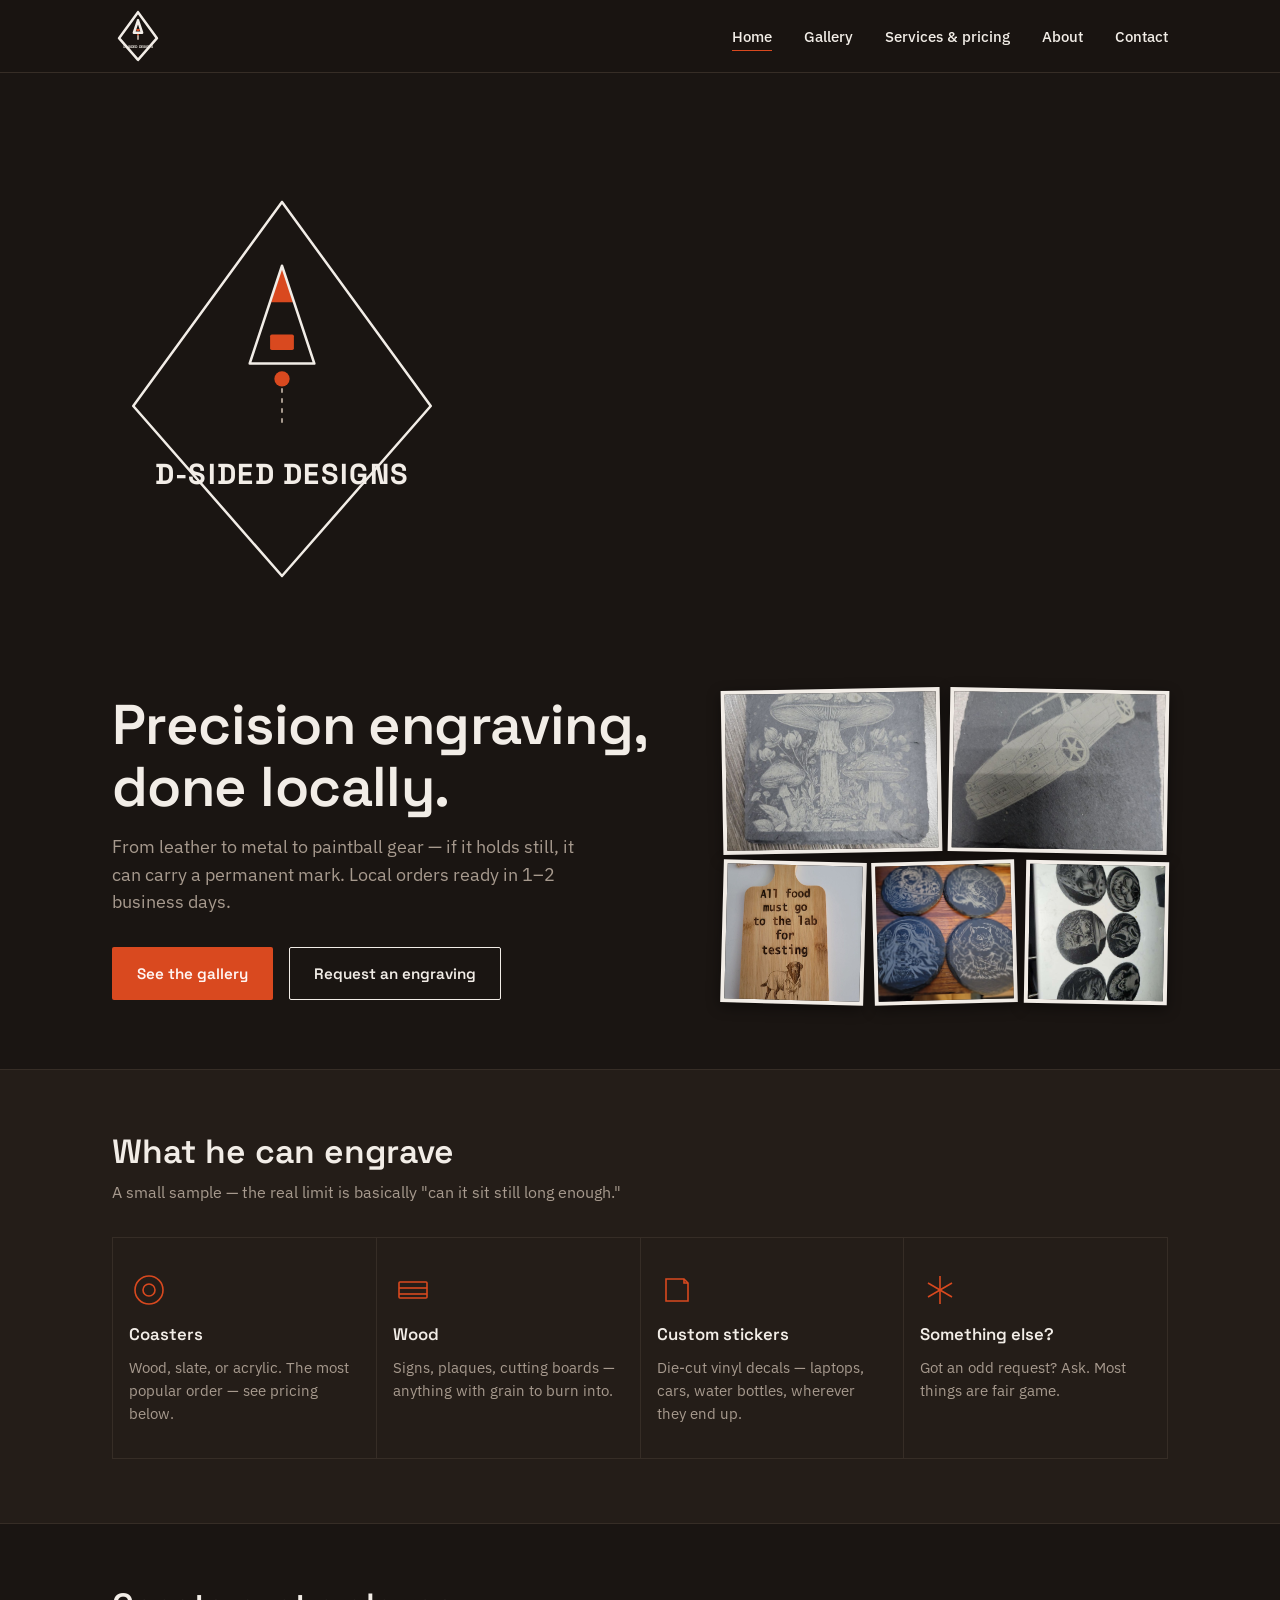
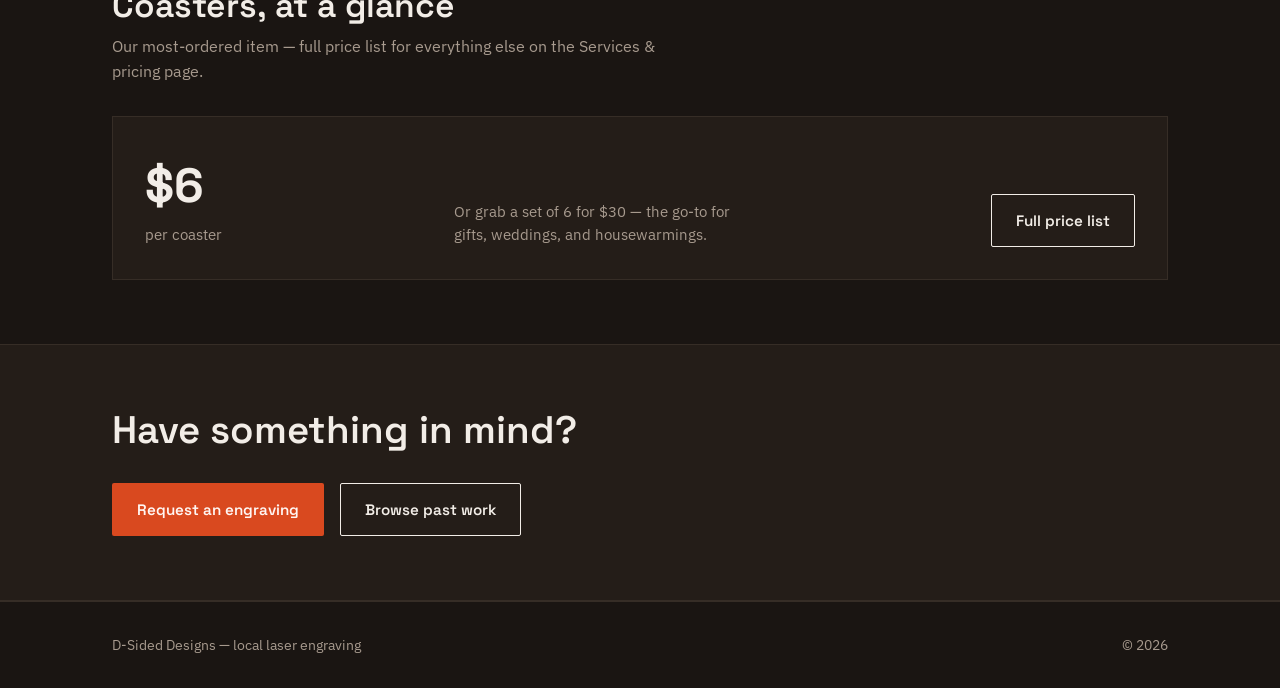
==== index.html @ 7b8ab657 "Add files via upload Change the logo to more resemble logo" ====
<!DOCTYPE html>
<html lang="en">
<head>
<meta charset="UTF-8">
<meta name="viewport" content="width=device-width, initial-scale=1.0">
<title>D-Sided Designs — Local laser engraving</title>
<meta name="description" content="Custom laser engraving on coasters, wood, and gear. Done locally, fast.">
<link rel="preconnect" href="https://fonts.googleapis.com">
<link rel="preconnect" href="https://fonts.gstatic.com" crossorigin>
<link href="https://fonts.googleapis.com/css2?family=IBM+Plex+Sans:wght@400;500;600&family=Space+Grotesk:wght@500;600;700&display=swap" rel="stylesheet">
<link rel="stylesheet" href="styles.css">
</head>
<body>

<header class="site-header">
  <div class="wrap">
    <a href="index.html" class="nav-logo-link" aria-label="D-Sided Designs, home">
      <svg class="logo-svg-mark nav-logo" viewBox="0 0 400 480" xmlns="http://www.w3.org/2000/svg" role="img" aria-hidden="true">
        <path class="logo-svg-draw logo-diamond" pathLength="1" d="M200,20 L375,260 L200,460 L25,260 Z"/>
        <g class="logo-reveal-group">
          <path class="logo-svg-fill-accent" d="M200,95 L213,138 L187,138 Z"/>
          <rect class="logo-svg-fill-accent" x="186" y="176" width="28" height="18" rx="2"/>
          <circle class="logo-svg-dot" cx="200" cy="228" r="9"/>
          <line class="logo-svg-stem" x1="200" y1="240" x2="200" y2="285"/>
          <text class="logo-svg-text" x="200" y="352" text-anchor="middle">D-SIDED DESIGNS</text>
        </g>
        <path class="logo-svg-draw logo-emblem" pathLength="1" d="M200,95 L238,210 L162,210 Z"/>
      </svg>
    </a>
    <button class="nav-toggle" id="navToggle" aria-label="Open menu" aria-expanded="false" aria-controls="navLinks">
      <span></span><span></span><span></span>
    </button>
    <ul class="nav-links" id="navLinks">
      <li><a href="index.html" aria-current="page">Home</a></li>
      <li><a href="gallery.html">Gallery</a></li>
      <li><a href="services.html">Services &amp; pricing</a></li>
      <li><a href="about.html">About</a></li>
      <li><a href="contact.html">Contact</a></li>
    </ul>
  </div>
</header>

<main>

  <section class="hero">
    <div class="wrap">
      <svg class="logo-svg-mark hero-logo" viewBox="0 0 400 480" xmlns="http://www.w3.org/2000/svg" role="img" aria-hidden="true">
        <path class="logo-svg-draw logo-diamond" pathLength="1" d="M200,20 L375,260 L200,460 L25,260 Z"/>
        <g class="logo-reveal-group">
          <path class="logo-svg-fill-accent" d="M200,95 L213,138 L187,138 Z"/>
          <rect class="logo-svg-fill-accent" x="186" y="176" width="28" height="18" rx="2"/>
          <circle class="logo-svg-dot" cx="200" cy="228" r="9"/>
          <line class="logo-svg-stem" x1="200" y1="240" x2="200" y2="285"/>
          <text class="logo-svg-text" x="200" y="352" text-anchor="middle">D-SIDED DESIGNS</text>
        </g>
        <path class="logo-svg-draw logo-emblem" pathLength="1" d="M200,95 L238,210 L162,210 Z"/>
      </svg>
      <div>
        <h1>Precision engraving, done locally.</h1>
        <p class="lede">From leather to metal to paintball gear — if it holds still, it can carry a permanent mark. Local orders ready in 1–2 business days.</p>
        <div class="actions">
          <a href="gallery.html" class="btn btn-primary">See the gallery</a>
          <a href="contact.html" class="btn btn-secondary">Request an engraving</a>
        </div>
      </div>
      <div class="hero-collage">
        <img class="collage-1" src="coasters-slate-mushroom.jpg" alt="Slate coaster engraved with a detailed mushroom and botanical illustration">
        <img class="collage-2" src="coasters-slate-car.jpg" alt="Slate coaster engraved with a classic sports car">
        <img class="collage-3" src="sign-wood-dog.jpg" alt="Wood sign engraved with a dog in a lab coat and a joke about food safety testing">
        <img class="collage-4" src="coasters-slate-anime.jpg" alt="Four round slate coasters engraved with anime character illustrations">
        <img class="collage-5" src="coasters-slate.jpg" alt="Round slate coasters with detailed portrait engravings">
      </div>
    </div>
  </section>

  <section class="section section-alt">
    <div class="wrap">
      <div class="section-head">
        <h2>What he can engrave</h2>
        <p>A small sample — the real limit is basically "can it sit still long enough."</p>
      </div>
      <div class="materials-grid">
        <a href="gallery.html" class="material-card">
          <svg viewBox="0 0 40 40"><circle cx="20" cy="20" r="14"/><circle cx="20" cy="20" r="6"/></svg>
          <h3>Coasters</h3>
          <p>Wood, slate, or acrylic. The most popular order — see pricing below.</p>
        </a>
        <a href="gallery.html" class="material-card">
          <svg viewBox="0 0 40 40"><rect x="6" y="12" width="28" height="16" rx="1"/><line x1="6" y1="18" x2="34" y2="18"/><line x1="6" y1="24" x2="34" y2="24"/></svg>
          <h3>Wood</h3>
          <p>Signs, plaques, cutting boards — anything with grain to burn into.</p>
        </a>
        <a href="gallery.html" class="material-card">
          <svg viewBox="0 0 40 40"><path d="M9 9h18l4 4v18H9V9z"/><path d="M27 9v4h4"/></svg>
          <h3>Custom stickers</h3>
          <p>Die-cut vinyl decals — laptops, cars, water bottles, wherever they end up.</p>
        </a>
        <a href="gallery.html" class="material-card">
          <svg viewBox="0 0 40 40"><line x1="20" y1="6" x2="20" y2="34"/><line x1="8" y1="13" x2="32" y2="27"/><line x1="8" y1="27" x2="32" y2="13"/></svg>
          <h3>Something else?</h3>
          <p>Got an odd request? Ask. Most things are fair game.</p>
        </a>
      </div>
    </div>
  </section>

  <section class="section">
    <div class="wrap">
      <div class="section-head">
        <h2>Coasters, at a glance</h2>
        <p>Our most-ordered item — full price list for everything else on the Services &amp; pricing page.</p>
      </div>
      <div class="pricing-teaser">
        <div class="price-figure">
          <div class="amount">$6</div>
          <div class="unit">per coaster</div>
        </div>
        <p class="price-note">Or grab a set of 6 for $30 — the go-to for gifts, weddings, and housewarmings.</p>
        <a href="services.html" class="btn btn-secondary">Full price list</a>
      </div>
    </div>
  </section>

  <section class="cta-band section-alt">
    <div class="wrap">
      <h2>Have something in mind?</h2>
      <div class="actions">
        <a href="contact.html" class="btn btn-primary">Request an engraving</a>
        <a href="gallery.html" class="btn btn-secondary">Browse past work</a>
      </div>
    </div>
  </section>

</main>

<footer class="site-footer">
  <div class="wrap">
    <span>D-Sided Designs — local laser engraving</span>
    <span>&copy; 2026</span>
  </div>
</footer>

<script src="script.js"></script>
</body>
</html>
---- styles.css ----
/* ==========================================================================
   Larry's Lasers — Design tokens
   ========================================================================== */

:root {
  /* Color: dark "charred" surface, warm light ink, one ember accent */
  --color-surface: #1A1512;
  --color-surface-alt: #241D18;
  --color-ink: #F2EDE7;
  --color-ink-muted: #A79A8E;
  --color-accent: #D9491F;
  --color-accent-ink: #FFF6F3;
  --color-line: #362D26;

  --font-display: 'Space Grotesk', 'Segoe UI', sans-serif;
  --font-body: 'IBM Plex Sans', 'Segoe UI', sans-serif;

  --max-width: 1120px;
  --space-xs: 0.5rem;
  --space-sm: 1rem;
  --space-md: 2rem;
  --space-lg: 4rem;
  --space-xl: 7rem;
}

/* ==========================================================================
   Reset & base
   ========================================================================== */

*, *::before, *::after { box-sizing: border-box; }

html { scroll-behavior: smooth; }

body {
  margin: 0;
  background: var(--color-surface);
  color: var(--color-ink);
  font-family: var(--font-body);
  font-size: 1rem;
  line-height: 1.55;
  -webkit-font-smoothing: antialiased;
}

img { max-width: 100%; display: block; }

a {
  color: inherit;
  text-decoration: none;
}

h1, h2, h3 {
  font-family: var(--font-display);
  line-height: 1.1;
  margin: 0;
  font-weight: 600;
}

p { margin: 0; }

ul { margin: 0; padding: 0; list-style: none; }

button {
  font-family: inherit;
  cursor: pointer;
}

:focus-visible {
  outline: 2px solid var(--color-accent);
  outline-offset: 3px;
}

.wrap {
  max-width: var(--max-width);
  margin: 0 auto;
  padding: 0 var(--space-md);
}

@media (max-width: 640px) {
  .wrap { padding: 0 var(--space-sm); }
}

.eyebrow-hide { display: none; } /* placeholder guard, unused by design */

/* ==========================================================================
   Buttons
   ========================================================================== */

.btn {
  display: inline-flex;
  align-items: center;
  gap: 0.5rem;
  padding: 0.85rem 1.5rem;
  border-radius: 2px;
  font-family: var(--font-display);
  font-size: 0.95rem;
  font-weight: 600;
  border: 1px solid transparent;
  transition: background 0.15s ease, color 0.15s ease, border-color 0.15s ease;
}

.btn-primary {
  background: var(--color-accent);
  color: var(--color-accent-ink);
}

.btn-primary:hover { background: #A62F16; }

.btn-secondary {
  background: transparent;
  color: var(--color-ink);
  border-color: var(--color-ink);
}

.btn-secondary:hover {
  background: var(--color-ink);
  color: var(--color-surface);
}

/* ==========================================================================
   Nav
   ========================================================================== */

.site-header {
  position: sticky;
  top: 0;
  z-index: 20;
  background: rgba(26, 21, 18, 0.92);
  backdrop-filter: blur(6px);
  border-bottom: 1px solid var(--color-line);
}

.site-header .wrap {
  display: flex;
  align-items: center;
  justify-content: space-between;
  height: 72px;
}

.logo-svg-mark {
  display: block;
  overflow: visible;
}

.logo-svg-draw {
  fill: none;
  stroke: var(--color-ink);
  stroke-width: 2.5;
  stroke-linecap: round;
  stroke-linejoin: round;
  stroke-dasharray: 1;
  stroke-dashoffset: 1;
  vector-effect: non-scaling-stroke;
}

.logo-svg-fill-accent {
  fill: var(--color-accent);
}

.logo-svg-dot {
  fill: var(--color-accent);
}

.logo-svg-stem {
  fill: none;
  stroke: var(--color-ink-muted);
  stroke-width: 2;
  stroke-linecap: round;
  stroke-dasharray: 3 7;
  vector-effect: non-scaling-stroke;
}

.logo-svg-text {
  font-family: var(--font-display);
  font-weight: 700;
  font-size: 34px;
  letter-spacing: 1.5px;
  fill: var(--color-ink);
}

.logo-reveal-group {
  clip-path: inset(0 100% 0 0);
}

.nav-logo {
  width: 52px;
  height: 52px;
}

@media (prefers-reduced-motion: no-preference) {
  .nav-logo .logo-diamond {
    animation: logo-draw 1.3s ease-out 0.1s forwards;
  }
  .nav-logo .logo-emblem {
    animation: logo-draw 0.7s ease-out 0.7s forwards;
  }
  .nav-logo .logo-reveal-group {
    animation: logo-reveal 1.1s ease-out 1.3s forwards;
  }

  .hero-logo .logo-diamond {
    animation: logo-draw 1.6s ease-out 0.3s forwards;
  }
  .hero-logo .logo-emblem {
    animation: logo-draw 0.9s ease-out 1.6s forwards;
  }
  .hero-logo .logo-reveal-group {
    animation: logo-reveal 1.3s ease-out 2.3s forwards;
  }
}

@media (prefers-reduced-motion: reduce) {
  .logo-svg-draw { stroke-dashoffset: 0; }
  .logo-reveal-group { clip-path: inset(0 0 0 0); }
}

@keyframes logo-draw {
  to { stroke-dashoffset: 0; }
}

@keyframes logo-reveal {
  to { clip-path: inset(0 0 0 0); }
}

.nav-links {
  display: flex;
  gap: var(--space-md);
}

.nav-links a {
  font-size: 0.95rem;
  font-weight: 500;
  padding: 0.25rem 0;
  border-bottom: 1px solid transparent;
  transition: border-color 0.15s ease;
}

.nav-links a:hover,
.nav-links a[aria-current="page"] {
  border-color: var(--color-accent);
}

.nav-toggle {
  display: none;
  background: none;
  border: none;
  padding: 0.75rem;
  min-width: 44px;
  min-height: 44px;
  flex-direction: column;
  align-items: center;
  justify-content: center;
}

.nav-toggle span {
  display: block;
  width: 24px;
  height: 2px;
  background: var(--color-ink);
  margin: 6px 0;
  transition: transform 0.2s ease, opacity 0.2s ease;
}

@media (max-width: 720px) {
  .nav-toggle { display: flex; }

  .nav-links {
    position: absolute;
    top: 72px;
    left: 0;
    right: 0;
    flex-direction: column;
    gap: 0;
    background: var(--color-surface-alt);
    border-bottom: 1px solid var(--color-line);
    max-height: 0;
    overflow: hidden;
    pointer-events: none;
    transition: max-height 0.25s ease;
  }

  .nav-links.open {
    max-height: 420px;
    pointer-events: auto;
  }

  .nav-links a {
    padding: 1.35rem var(--space-sm);
    width: 100%;
    font-size: 1.05rem;
    border-bottom: 1px solid var(--color-line);
    transition: background 0.1s ease;
  }

  .nav-links a:active {
    background: var(--color-surface);
  }
}

/* ==========================================================================
   Hero
   ========================================================================== */

.hero {
  padding: var(--space-xl) 0 var(--space-lg);
}

.hero .wrap {
  display: grid;
  grid-template-columns: 1.1fr 0.9fr;
  gap: var(--space-lg);
  align-items: center;
}

.hero h1 {
  font-size: clamp(2.25rem, 4.5vw, 3.5rem);
  letter-spacing: -0.01em;
}

.hero .lede {
  margin-top: var(--space-sm);
  max-width: 42ch;
  color: var(--color-ink-muted);
  font-size: 1.1rem;
}

.hero .actions {
  margin-top: var(--space-md);
  display: flex;
  gap: 1rem;
  flex-wrap: wrap;
}

.hero-collage {
  display: grid;
  grid-template-columns: repeat(6, 1fr);
  gap: 8px;
}

.hero-collage img {
  width: 100%;
  height: 100%;
  object-fit: cover;
  display: block;
  border: 4px solid #F2EDE7;
  box-shadow: 0 4px 14px rgba(0, 0, 0, 0.45);
}

.hero-logo {
  grid-column: 1 / -1;
  width: clamp(200px, 32vw, 340px);
  aspect-ratio: 400 / 480;
  margin-bottom: var(--space-md);
}

.collage-1 { grid-column: span 3; aspect-ratio: 4 / 3; transform: rotate(-1deg); }
.collage-2 { grid-column: span 3; aspect-ratio: 4 / 3; transform: rotate(1deg); }
.collage-3 { grid-column: span 2; aspect-ratio: 1 / 1; transform: rotate(1.5deg); }
.collage-4 { grid-column: span 2; aspect-ratio: 1 / 1; transform: rotate(-1.5deg); }
.collage-5 { grid-column: span 2; aspect-ratio: 1 / 1; transform: rotate(1deg); }

@media (max-width: 800px) {
  .hero .wrap { grid-template-columns: 1fr; }
  .hero-collage { order: -1; }
  .hero-logo { order: -2; width: clamp(180px, 55vw, 300px); margin: 0 auto var(--space-md); }
}

/* ==========================================================================
   Section shell
   ========================================================================== */

.section {
  padding: var(--space-lg) 0;
}

.section-head {
  max-width: 56ch;
  margin-bottom: var(--space-md);
}

.section-head h1,
.section-head h2 {
  font-size: clamp(1.6rem, 3vw, 2.1rem);
}

.section-head p {
  margin-top: 0.6rem;
  color: var(--color-ink-muted);
}

.section-alt {
  background: var(--color-surface-alt);
  border-top: 1px solid var(--color-line);
  border-bottom: 1px solid var(--color-line);
}

/* ==========================================================================
   Materials grid
   ========================================================================== */

.materials-grid {
  display: grid;
  grid-template-columns: repeat(4, 1fr);
  gap: 1px;
  background: var(--color-line);
  border: 1px solid var(--color-line);
}

.material-card {
  background: var(--color-surface-alt);
  padding: var(--space-md) var(--space-sm);
  display: flex;
  flex-direction: column;
  gap: 0.9rem;
  transition: background 0.15s ease;
}

.material-card:hover,
.material-card:focus-visible {
  background: var(--color-surface);
}

.material-card svg {
  width: 40px;
  height: 40px;
  stroke: var(--color-accent);
  fill: none;
  stroke-width: 1.6;
}

.material-card h3 {
  font-size: 1.05rem;
  position: relative;
  display: inline-block;
}

.material-card h3::after {
  content: "";
  position: absolute;
  left: 0;
  bottom: -3px;
  width: 0;
  height: 2px;
  background: var(--color-accent);
  transition: width 0.2s ease;
}

.material-card:hover h3::after,
.material-card:focus-visible h3::after {
  width: 100%;
}

.material-card p {
  color: var(--color-ink-muted);
  font-size: 0.92rem;
}

@media (max-width: 800px) {
  .materials-grid { grid-template-columns: repeat(2, 1fr); }
}

@media (max-width: 460px) {
  .materials-grid { grid-template-columns: 1fr; }
}

/* ==========================================================================
   Pricing teaser
   ========================================================================== */

.pricing-teaser {
  display: flex;
  justify-content: space-between;
  align-items: flex-end;
  flex-wrap: wrap;
  gap: var(--space-md);
  border: 1px solid var(--color-line);
  padding: var(--space-md);
  background: var(--color-surface-alt);
}

.price-figure .amount {
  font-family: var(--font-display);
  font-size: 3rem;
  font-weight: 700;
}

.price-figure .unit {
  color: var(--color-ink-muted);
  font-size: 0.95rem;
}

.price-note {
  color: var(--color-ink-muted);
  font-size: 0.92rem;
  max-width: 34ch;
}

/* ==========================================================================
   Final CTA
   ========================================================================== */

.cta-band {
  text-align: left;
  padding: var(--space-lg) 0;
}

.cta-band h2 {
  font-size: clamp(1.8rem, 3.5vw, 2.4rem);
  max-width: 26ch;
}

.cta-band .actions {
  margin-top: var(--space-md);
  display: flex;
  gap: 1rem;
  flex-wrap: wrap;
}

/* ==========================================================================
   Footer
   ========================================================================== */

.site-footer {
  border-top: 1px solid var(--color-line);
  padding: var(--space-md) 0;
}

.site-footer .wrap {
  display: flex;
  justify-content: space-between;
  align-items: center;
  flex-wrap: wrap;
  gap: 0.5rem;
  color: var(--color-ink-muted);
  font-size: 0.9rem;
}

/* ==========================================================================
   Gallery
   ========================================================================== */

.page-intro {
  padding-top: var(--space-lg);
  padding-bottom: var(--space-sm);
}

.gallery-grid {
  display: grid;
  grid-template-columns: repeat(3, 1fr);
  gap: var(--space-sm);
}

.gallery-item {
  margin: 0;
}

.gallery-item img {
  width: 100%;
  aspect-ratio: 4 / 5;
  object-fit: cover;
  display: block;
  border: 1px solid var(--color-line);
}

.gallery-item figcaption {
  margin-top: 0.6rem;
  font-size: 0.9rem;
  color: var(--color-ink-muted);
}

@media (max-width: 800px) {
  .gallery-grid { grid-template-columns: repeat(2, 1fr); }
}

@media (max-width: 460px) {
  .gallery-grid { grid-template-columns: 1fr; }
}

/* ==========================================================================
   About page
   ========================================================================== */

.todo {
  background: #FFF3D6;
  padding: 0 0.2em;
  border-radius: 2px;
}

.about-grid {
  display: grid;
  grid-template-columns: 0.85fr 1.15fr;
  gap: var(--space-lg);
  align-items: start;
}

.placeholder-block {
  border: 1px dashed var(--color-ink-muted);
  background: var(--color-surface-alt);
  display: flex;
  flex-direction: column;
  align-items: center;
  justify-content: center;
  gap: 0.75rem;
  aspect-ratio: 4 / 5;
  padding: var(--space-md);
  color: var(--color-ink-muted);
  font-size: 0.9rem;
  text-align: center;
}

.placeholder-block svg {
  width: 44px;
  height: 44px;
  stroke: var(--color-ink-muted);
  fill: none;
  stroke-width: 1.5;
}

.about-text > * + * { margin-top: 1rem; }

.process-steps {
  display: grid;
  grid-template-columns: repeat(3, 1fr);
  gap: var(--space-md);
  counter-reset: step;
}

.process-step {
  border-top: 2px solid var(--color-accent);
  padding-top: 0.9rem;
}

.process-step .step-num {
  font-family: var(--font-display);
  font-size: 0.85rem;
  color: var(--color-ink-muted);
}

.process-step h3 {
  margin-top: 0.4rem;
  font-size: 1.1rem;
}

.process-step p {
  margin-top: 0.5rem;
  color: var(--color-ink-muted);
  font-size: 0.95rem;
}

@media (max-width: 800px) {
  .about-grid { grid-template-columns: 1fr; }
  .placeholder-block { aspect-ratio: 16 / 9; }
  .process-steps { grid-template-columns: 1fr; }
}

/* ==========================================================================
   Services & pricing
   ========================================================================== */

.bulk-note {
  margin-top: 1rem;
  color: var(--color-ink-muted);
  font-size: 0.95rem;
}

.bulk-note a {
  color: var(--color-accent);
  border-bottom: 1px solid var(--color-accent);
}

.quote-list {
  border-top: 1px solid var(--color-line);
}

.quote-item {
  display: flex;
  justify-content: space-between;
  align-items: baseline;
  gap: var(--space-md);
  padding: 1.1rem 0;
  border-bottom: 1px solid var(--color-line);
}

.quote-item h3 {
  font-size: 1.05rem;
  white-space: nowrap;
}

.quote-item p {
  color: var(--color-ink-muted);
  font-size: 0.95rem;
  text-align: right;
}

@media (max-width: 560px) {
  .quote-item { flex-direction: column; align-items: flex-start; gap: 0.3rem; }
  .quote-item p { text-align: left; }
}

/* ==========================================================================
   Contact
   ========================================================================== */

.contact-grid {
  display: grid;
  grid-template-columns: 0.8fr 1.2fr;
  gap: var(--space-lg);
  align-items: start;
}

.info-row {
  padding: 1rem 0;
  border-bottom: 1px solid var(--color-line);
}

.info-row:first-child { padding-top: 0; }

.info-row h3 {
  font-size: 0.85rem;
  color: var(--color-ink-muted);
  font-weight: 500;
}

.info-row p {
  margin-top: 0.3rem;
  font-size: 1.05rem;
}

.form-field {
  display: flex;
  flex-direction: column;
  gap: 0.4rem;
  margin-bottom: 1.2rem;
}

.form-field label {
  font-size: 0.9rem;
  font-weight: 500;
}

.form-field input,
.form-field textarea {
  border: 1px solid var(--color-line);
  background: var(--color-surface-alt);
  padding: 0.75rem;
  font-family: var(--font-body);
  font-size: 1rem;
  color: var(--color-ink);
  border-radius: 2px;
}

.form-field textarea {
  min-height: 130px;
  resize: vertical;
}

.form-field input:focus,
.form-field textarea:focus {
  outline: 2px solid var(--color-accent);
  outline-offset: 2px;
}

.form-note {
  margin-top: 0.75rem;
  font-size: 0.85rem;
}

@media (max-width: 800px) {
  .contact-grid { grid-template-columns: 1fr; }
}
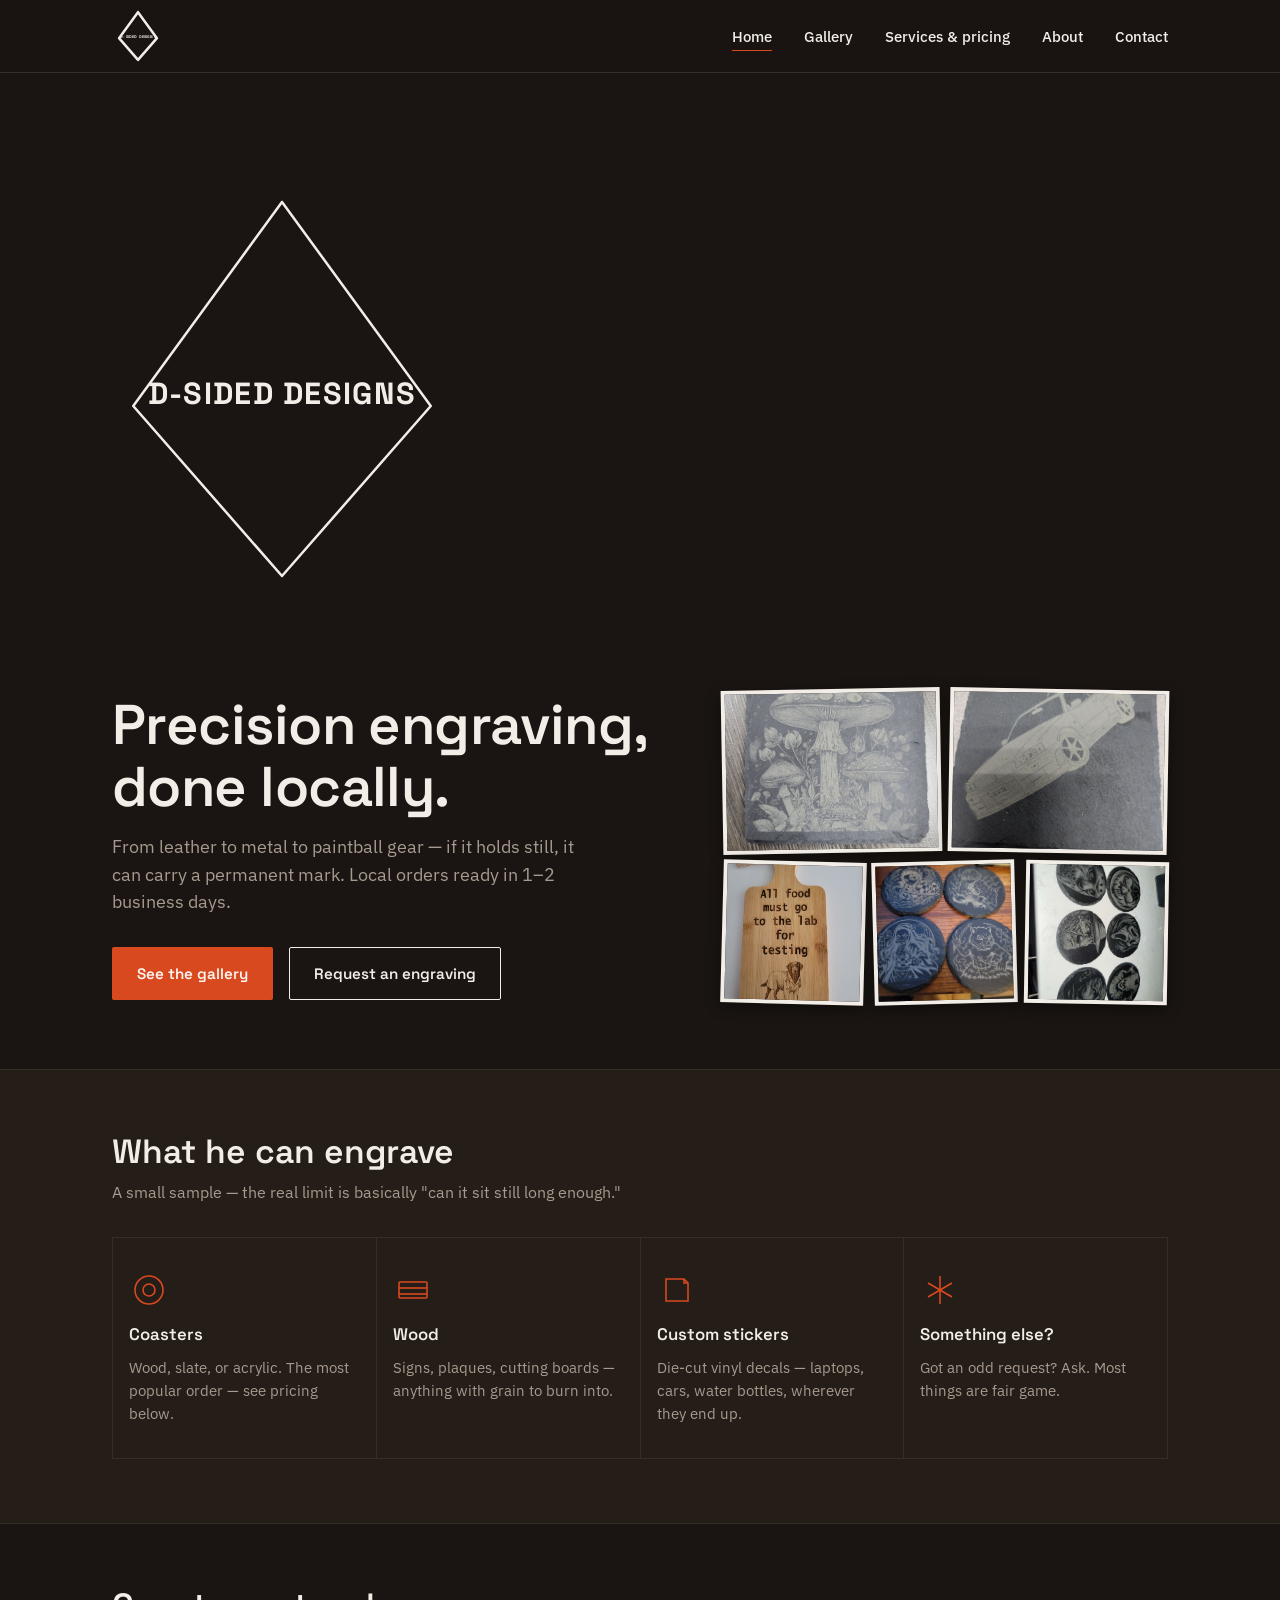
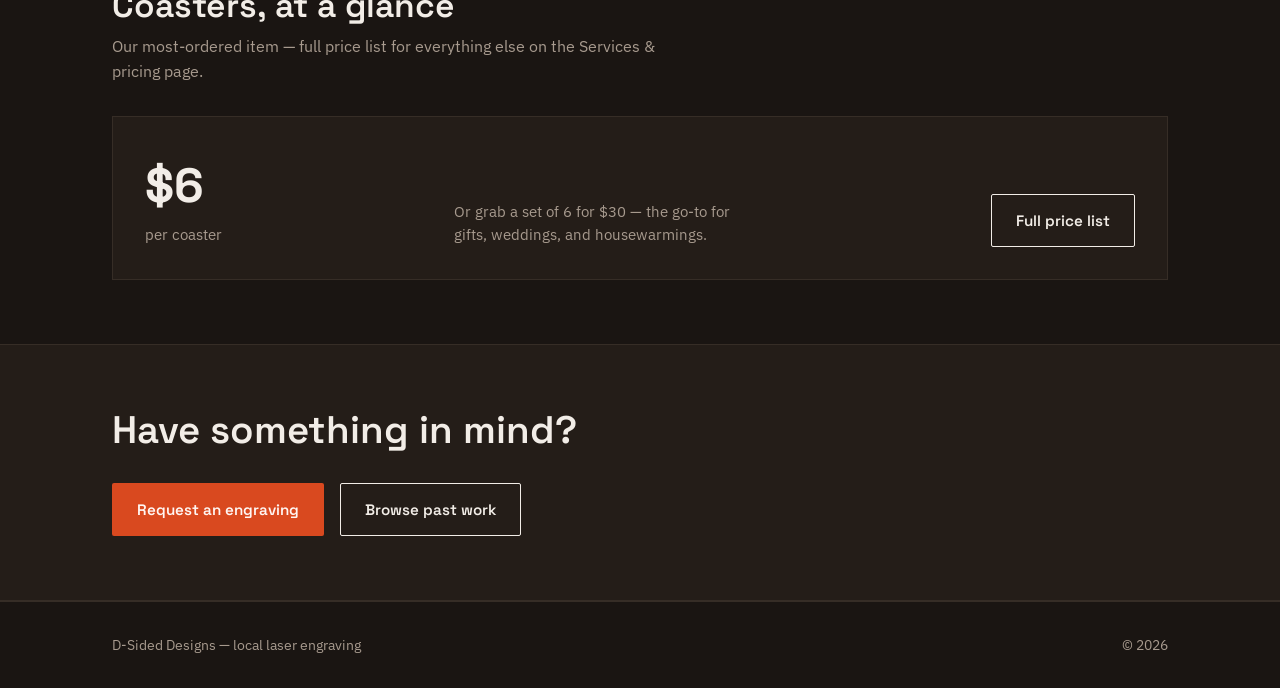
==== commit 46ae9d71: "Add files via upload Updated logo" ====
--- a/index.html
+++ b/index.html
@@ -18,13 +18,8 @@
       <svg class="logo-svg-mark nav-logo" viewBox="0 0 400 480" xmlns="http://www.w3.org/2000/svg" role="img" aria-hidden="true">
         <path class="logo-svg-draw logo-diamond" pathLength="1" d="M200,20 L375,260 L200,460 L25,260 Z"/>
         <g class="logo-reveal-group">
-          <path class="logo-svg-fill-accent" d="M200,95 L213,138 L187,138 Z"/>
-          <rect class="logo-svg-fill-accent" x="186" y="176" width="28" height="18" rx="2"/>
-          <circle class="logo-svg-dot" cx="200" cy="228" r="9"/>
-          <line class="logo-svg-stem" x1="200" y1="240" x2="200" y2="285"/>
-          <text class="logo-svg-text" x="200" y="352" text-anchor="middle">D-SIDED DESIGNS</text>
+          <text class="logo-svg-text" x="200" y="258" text-anchor="middle">D-SIDED DESIGNS</text>
         </g>
-        <path class="logo-svg-draw logo-emblem" pathLength="1" d="M200,95 L238,210 L162,210 Z"/>
       </svg>
     </a>
     <button class="nav-toggle" id="navToggle" aria-label="Open menu" aria-expanded="false" aria-controls="navLinks">
@@ -47,13 +42,8 @@
       <svg class="logo-svg-mark hero-logo" viewBox="0 0 400 480" xmlns="http://www.w3.org/2000/svg" role="img" aria-hidden="true">
         <path class="logo-svg-draw logo-diamond" pathLength="1" d="M200,20 L375,260 L200,460 L25,260 Z"/>
         <g class="logo-reveal-group">
-          <path class="logo-svg-fill-accent" d="M200,95 L213,138 L187,138 Z"/>
-          <rect class="logo-svg-fill-accent" x="186" y="176" width="28" height="18" rx="2"/>
-          <circle class="logo-svg-dot" cx="200" cy="228" r="9"/>
-          <line class="logo-svg-stem" x1="200" y1="240" x2="200" y2="285"/>
-          <text class="logo-svg-text" x="200" y="352" text-anchor="middle">D-SIDED DESIGNS</text>
+          <text class="logo-svg-text" x="200" y="258" text-anchor="middle">D-SIDED DESIGNS</text>
         </g>
-        <path class="logo-svg-draw logo-emblem" pathLength="1" d="M200,95 L238,210 L162,210 Z"/>
       </svg>
       <div>
         <h1>Precision engraving, done locally.</h1>
--- a/styles.css
+++ b/styles.css
@@ -152,27 +152,10 @@
   vector-effect: non-scaling-stroke;
 }
 
-.logo-svg-fill-accent {
-  fill: var(--color-accent);
-}
-
-.logo-svg-dot {
-  fill: var(--color-accent);
-}
-
-.logo-svg-stem {
-  fill: none;
-  stroke: var(--color-ink-muted);
-  stroke-width: 2;
-  stroke-linecap: round;
-  stroke-dasharray: 3 7;
-  vector-effect: non-scaling-stroke;
-}
-
 .logo-svg-text {
   font-family: var(--font-display);
   font-weight: 700;
-  font-size: 34px;
+  font-size: 36px;
   letter-spacing: 1.5px;
   fill: var(--color-ink);
 }
@@ -190,21 +173,15 @@
   .nav-logo .logo-diamond {
     animation: logo-draw 1.3s ease-out 0.1s forwards;
   }
-  .nav-logo .logo-emblem {
-    animation: logo-draw 0.7s ease-out 0.7s forwards;
-  }
   .nav-logo .logo-reveal-group {
-    animation: logo-reveal 1.1s ease-out 1.3s forwards;
+    animation: logo-reveal 1.1s ease-out 1.2s forwards;
   }
 
   .hero-logo .logo-diamond {
     animation: logo-draw 1.6s ease-out 0.3s forwards;
   }
-  .hero-logo .logo-emblem {
-    animation: logo-draw 0.9s ease-out 1.6s forwards;
-  }
   .hero-logo .logo-reveal-group {
-    animation: logo-reveal 1.3s ease-out 2.3s forwards;
+    animation: logo-reveal 1.3s ease-out 1.6s forwards;
   }
 }
 
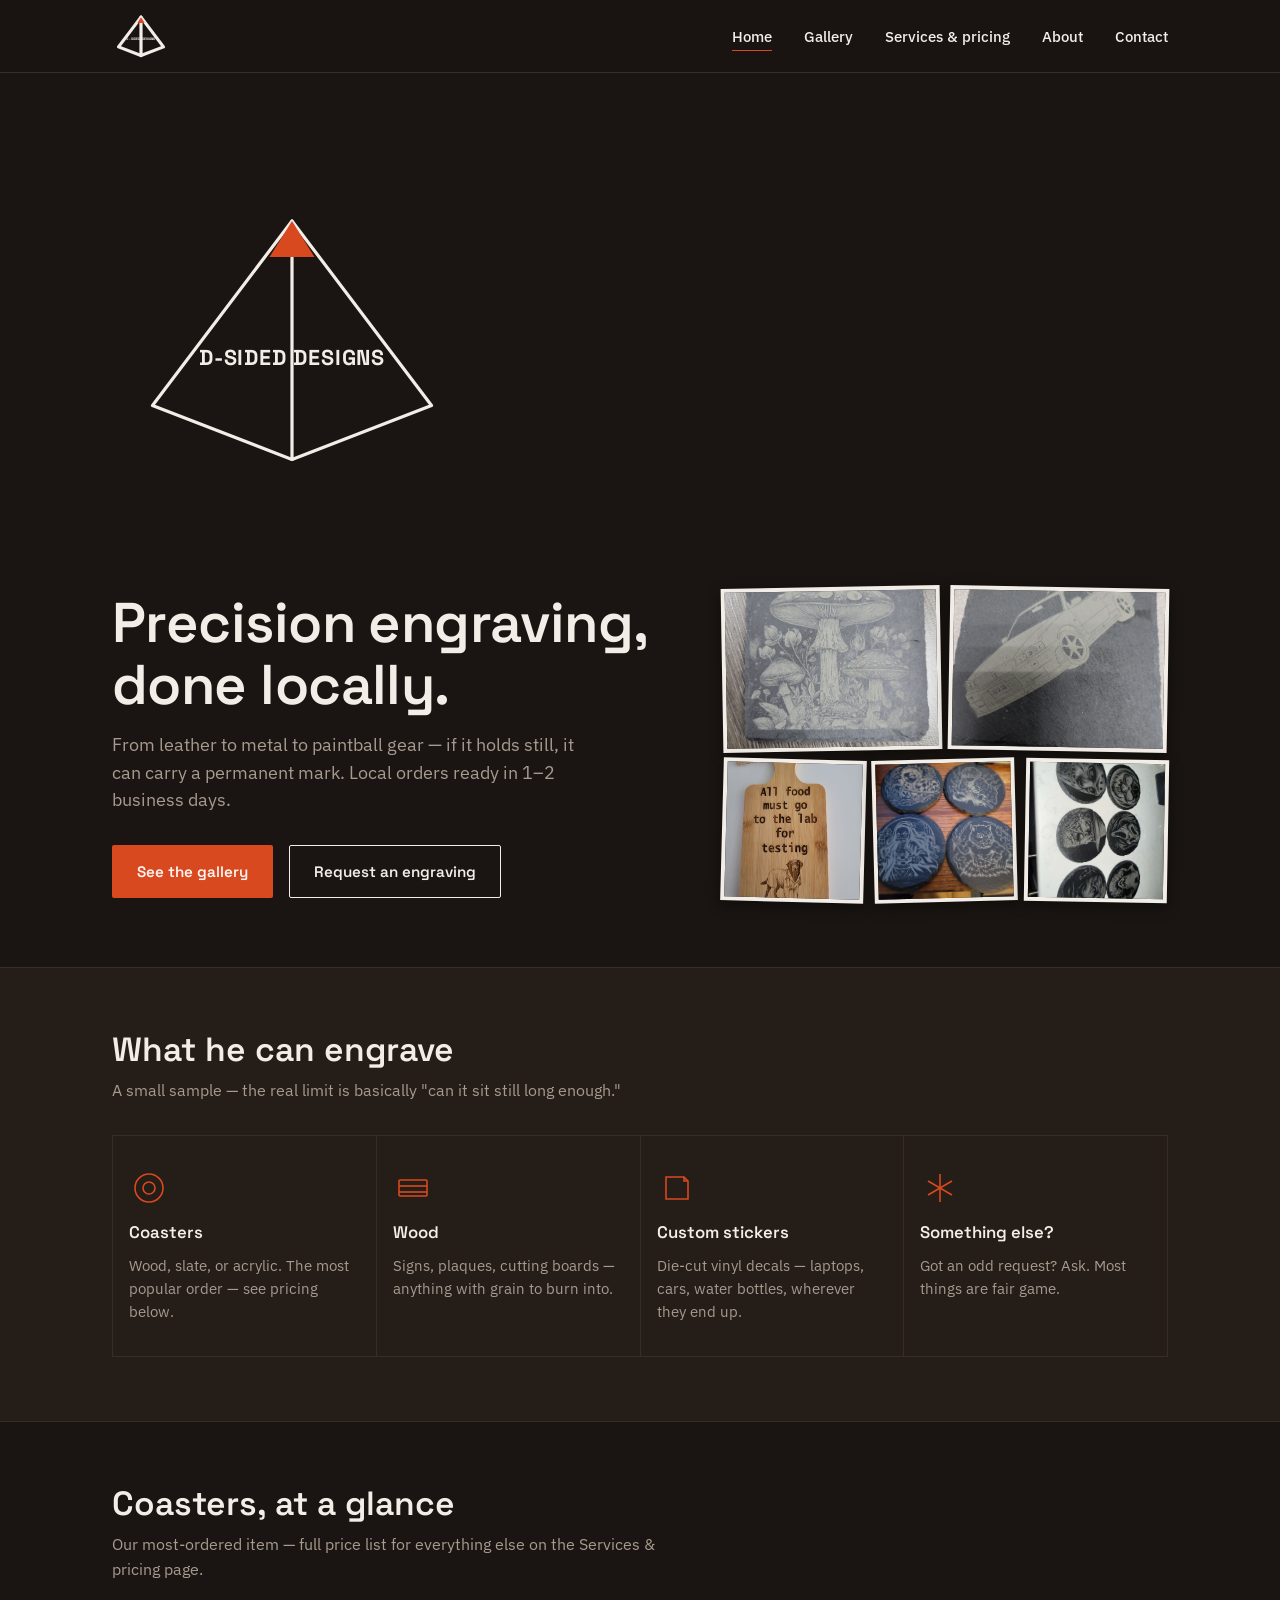
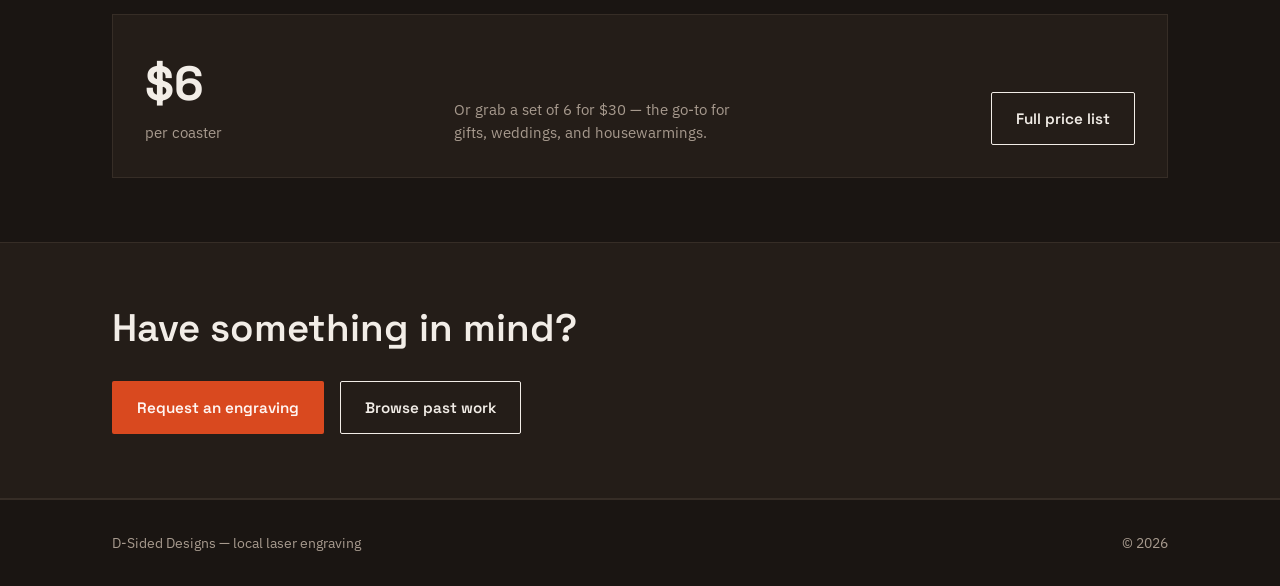
==== commit 6045aa39: "Add files via upload More logo Work" ====
--- a/index.html
+++ b/index.html
@@ -15,10 +15,12 @@
 <header class="site-header">
   <div class="wrap">
     <a href="index.html" class="nav-logo-link" aria-label="D-Sided Designs, home">
-      <svg class="logo-svg-mark nav-logo" viewBox="0 0 400 480" xmlns="http://www.w3.org/2000/svg" role="img" aria-hidden="true">
-        <path class="logo-svg-draw logo-diamond" pathLength="1" d="M200,20 L375,260 L200,460 L25,260 Z"/>
+      <svg class="logo-svg-mark nav-logo" viewBox="0 0 400 340" xmlns="http://www.w3.org/2000/svg" role="img" aria-hidden="true">
+        <path class="logo-svg-draw logo-diamond" pathLength="1" d="M200,40 L355,245 L200,305 L45,245 Z"/>
+        <path class="logo-svg-draw logo-ridge" pathLength="1" d="M200,40 L200,305"/>
         <g class="logo-reveal-group">
-          <text class="logo-svg-text" x="200" y="258" text-anchor="middle">D-SIDED DESIGNS</text>
+          <path class="logo-svg-fill-accent" d="M200,40 L225,80 L175,80 Z"/>
+          <text class="logo-svg-text" x="200" y="200" text-anchor="middle">D-SIDED DESIGNS</text>
         </g>
       </svg>
     </a>
@@ -39,10 +41,12 @@
 
   <section class="hero">
     <div class="wrap">
-      <svg class="logo-svg-mark hero-logo" viewBox="0 0 400 480" xmlns="http://www.w3.org/2000/svg" role="img" aria-hidden="true">
-        <path class="logo-svg-draw logo-diamond" pathLength="1" d="M200,20 L375,260 L200,460 L25,260 Z"/>
+      <svg class="logo-svg-mark hero-logo" viewBox="0 0 400 340" xmlns="http://www.w3.org/2000/svg" role="img" aria-hidden="true">
+        <path class="logo-svg-draw logo-diamond" pathLength="1" d="M200,40 L355,245 L200,305 L45,245 Z"/>
+        <path class="logo-svg-draw logo-ridge" pathLength="1" d="M200,40 L200,305"/>
         <g class="logo-reveal-group">
-          <text class="logo-svg-text" x="200" y="258" text-anchor="middle">D-SIDED DESIGNS</text>
+          <path class="logo-svg-fill-accent" d="M200,40 L225,80 L175,80 Z"/>
+          <text class="logo-svg-text" x="200" y="200" text-anchor="middle">D-SIDED DESIGNS</text>
         </g>
       </svg>
       <div>
--- a/styles.css
+++ b/styles.css
@@ -144,7 +144,7 @@
 .logo-svg-draw {
   fill: none;
   stroke: var(--color-ink);
-  stroke-width: 2.5;
+  stroke-width: 3.2;
   stroke-linecap: round;
   stroke-linejoin: round;
   stroke-dasharray: 1;
@@ -152,11 +152,15 @@
   vector-effect: non-scaling-stroke;
 }
 
+.logo-svg-fill-accent {
+  fill: var(--color-accent);
+}
+
 .logo-svg-text {
   font-family: var(--font-display);
   font-weight: 700;
-  font-size: 36px;
-  letter-spacing: 1.5px;
+  font-size: 24px;
+  letter-spacing: 1px;
   fill: var(--color-ink);
 }
 
@@ -165,23 +169,29 @@
 }
 
 .nav-logo {
-  width: 52px;
-  height: 52px;
+  width: 58px;
+  height: 50px;
 }
 
 @media (prefers-reduced-motion: no-preference) {
   .nav-logo .logo-diamond {
     animation: logo-draw 1.3s ease-out 0.1s forwards;
   }
+  .nav-logo .logo-ridge {
+    animation: logo-draw 0.5s ease-out 1s forwards;
+  }
   .nav-logo .logo-reveal-group {
-    animation: logo-reveal 1.1s ease-out 1.2s forwards;
+    animation: logo-reveal 1s ease-out 1.5s forwards;
   }
 
   .hero-logo .logo-diamond {
     animation: logo-draw 1.6s ease-out 0.3s forwards;
   }
+  .hero-logo .logo-ridge {
+    animation: logo-draw 0.6s ease-out 1.4s forwards;
+  }
   .hero-logo .logo-reveal-group {
-    animation: logo-reveal 1.3s ease-out 1.6s forwards;
+    animation: logo-reveal 1.2s ease-out 2s forwards;
   }
 }
 
@@ -324,8 +334,8 @@
 
 .hero-logo {
   grid-column: 1 / -1;
-  width: clamp(200px, 32vw, 340px);
-  aspect-ratio: 400 / 480;
+  width: clamp(220px, 34vw, 360px);
+  aspect-ratio: 400 / 340;
   margin-bottom: var(--space-md);
 }
 
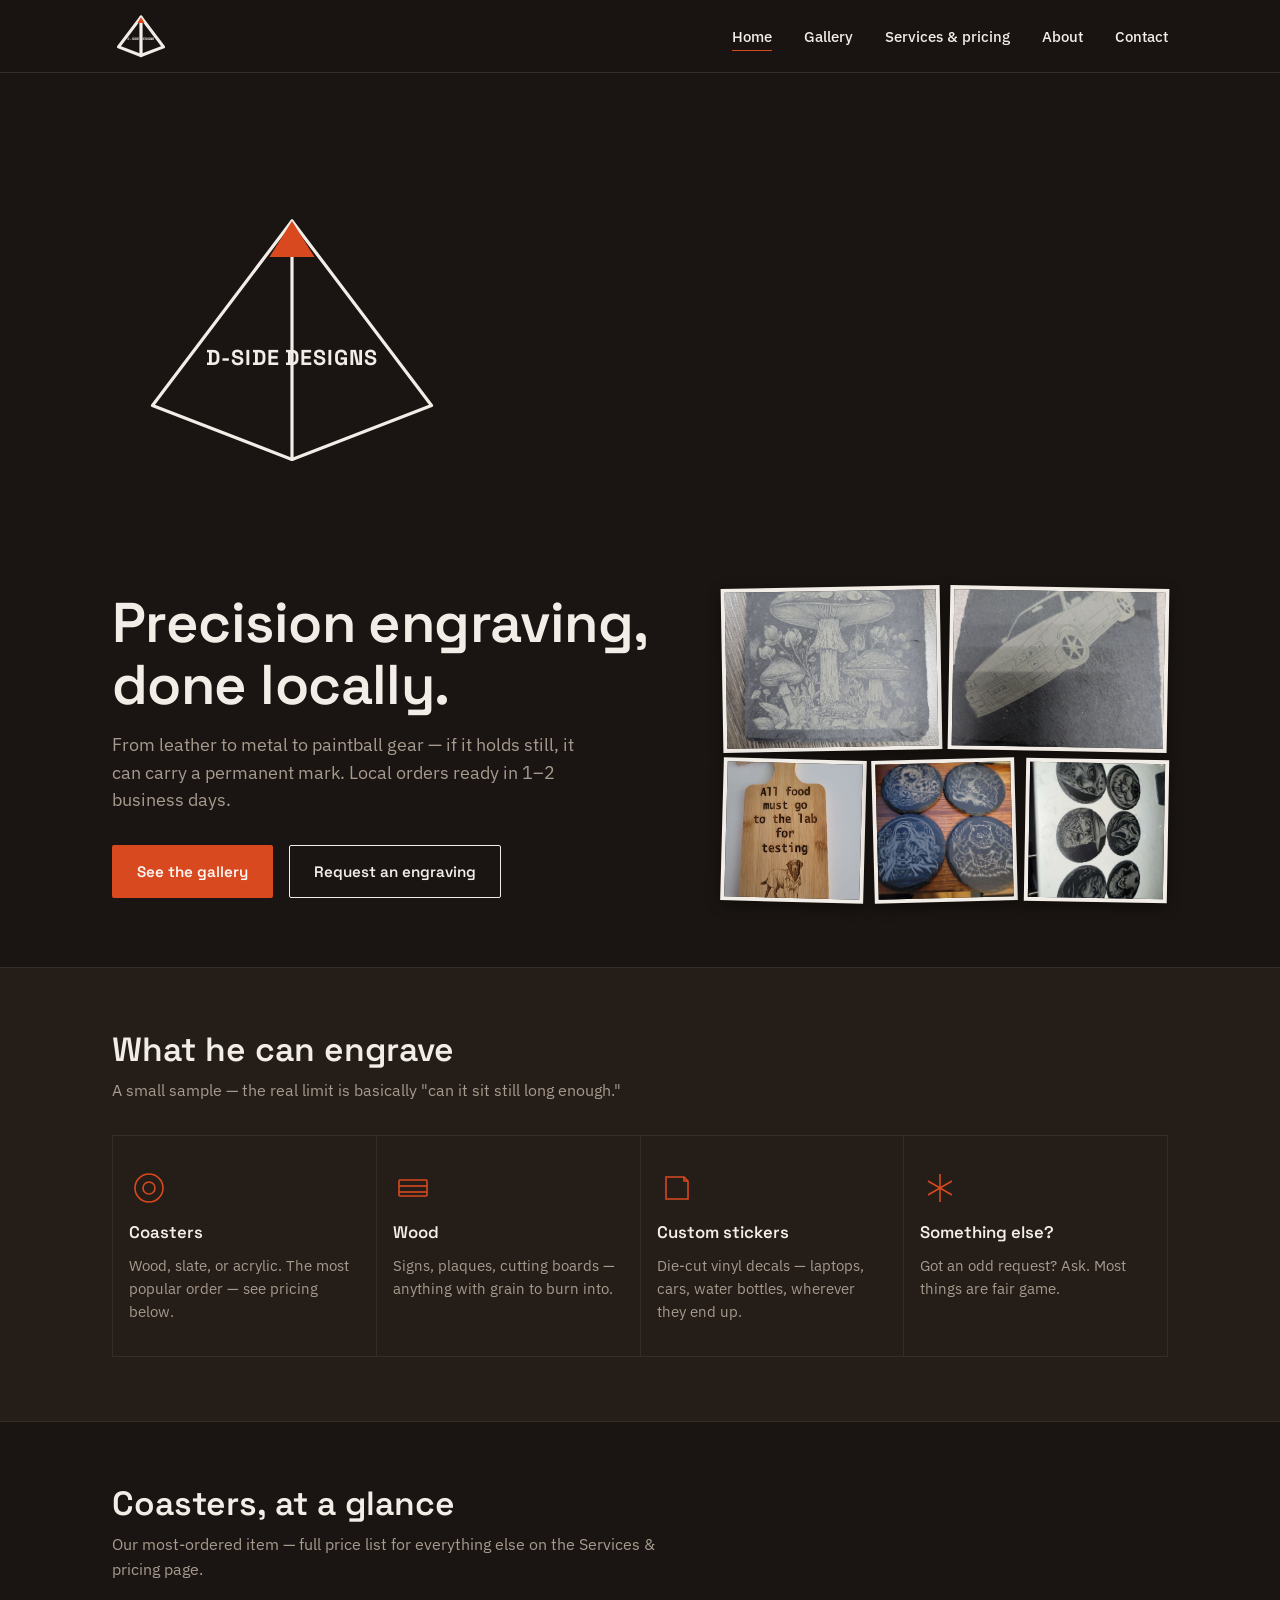
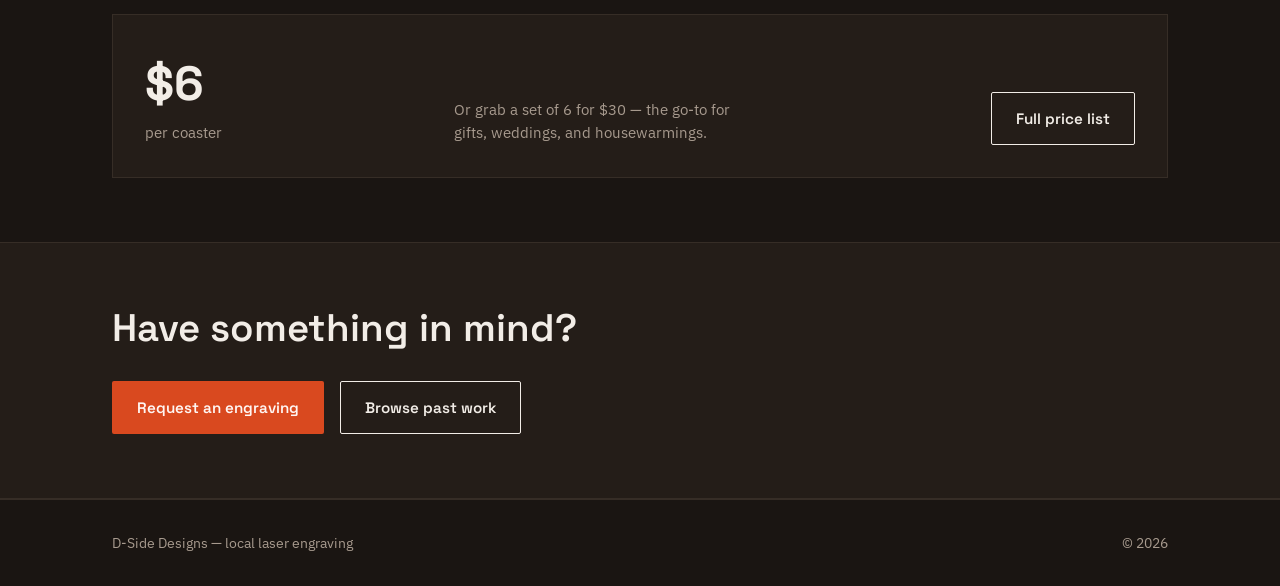
==== commit 9f46de41: "Add files via upload Last logo design fix, read me fix, case study fix" ====
--- a/index.html
+++ b/index.html
@@ -3,7 +3,7 @@
 <head>
 <meta charset="UTF-8">
 <meta name="viewport" content="width=device-width, initial-scale=1.0">
-<title>D-Sided Designs — Local laser engraving</title>
+<title>D-Side Designs — Local laser engraving</title>
 <meta name="description" content="Custom laser engraving on coasters, wood, and gear. Done locally, fast.">
 <link rel="preconnect" href="https://fonts.googleapis.com">
 <link rel="preconnect" href="https://fonts.gstatic.com" crossorigin>
@@ -14,13 +14,13 @@
 
 <header class="site-header">
   <div class="wrap">
-    <a href="index.html" class="nav-logo-link" aria-label="D-Sided Designs, home">
+    <a href="index.html" class="nav-logo-link" aria-label="D-Side Designs, home">
       <svg class="logo-svg-mark nav-logo" viewBox="0 0 400 340" xmlns="http://www.w3.org/2000/svg" role="img" aria-hidden="true">
         <path class="logo-svg-draw logo-diamond" pathLength="1" d="M200,40 L355,245 L200,305 L45,245 Z"/>
         <path class="logo-svg-draw logo-ridge" pathLength="1" d="M200,40 L200,305"/>
         <g class="logo-reveal-group">
           <path class="logo-svg-fill-accent" d="M200,40 L225,80 L175,80 Z"/>
-          <text class="logo-svg-text" x="200" y="200" text-anchor="middle">D-SIDED DESIGNS</text>
+          <text class="logo-svg-text" x="200" y="200" text-anchor="middle">D-SIDE DESIGNS</text>
         </g>
       </svg>
     </a>
@@ -46,7 +46,7 @@
         <path class="logo-svg-draw logo-ridge" pathLength="1" d="M200,40 L200,305"/>
         <g class="logo-reveal-group">
           <path class="logo-svg-fill-accent" d="M200,40 L225,80 L175,80 Z"/>
-          <text class="logo-svg-text" x="200" y="200" text-anchor="middle">D-SIDED DESIGNS</text>
+          <text class="logo-svg-text" x="200" y="200" text-anchor="middle">D-SIDE DESIGNS</text>
         </g>
       </svg>
       <div>
@@ -129,7 +129,7 @@
 
 <footer class="site-footer">
   <div class="wrap">
-    <span>D-Sided Designs — local laser engraving</span>
+    <span>D-Side Designs — local laser engraving</span>
     <span>&copy; 2026</span>
   </div>
 </footer>
--- a/styles.css
+++ b/styles.css
@@ -346,9 +346,9 @@
 .collage-5 { grid-column: span 2; aspect-ratio: 1 / 1; transform: rotate(1deg); }
 
 @media (max-width: 800px) {
+  .hero { padding-top: 2.5rem; }
   .hero .wrap { grid-template-columns: 1fr; }
-  .hero-collage { order: -1; }
-  .hero-logo { order: -2; width: clamp(180px, 55vw, 300px); margin: 0 auto var(--space-md); }
+  .hero-logo { order: -2; width: clamp(180px, 55vw, 300px); margin: 0 auto var(--space-sm); }
 }
 
 /* ==========================================================================
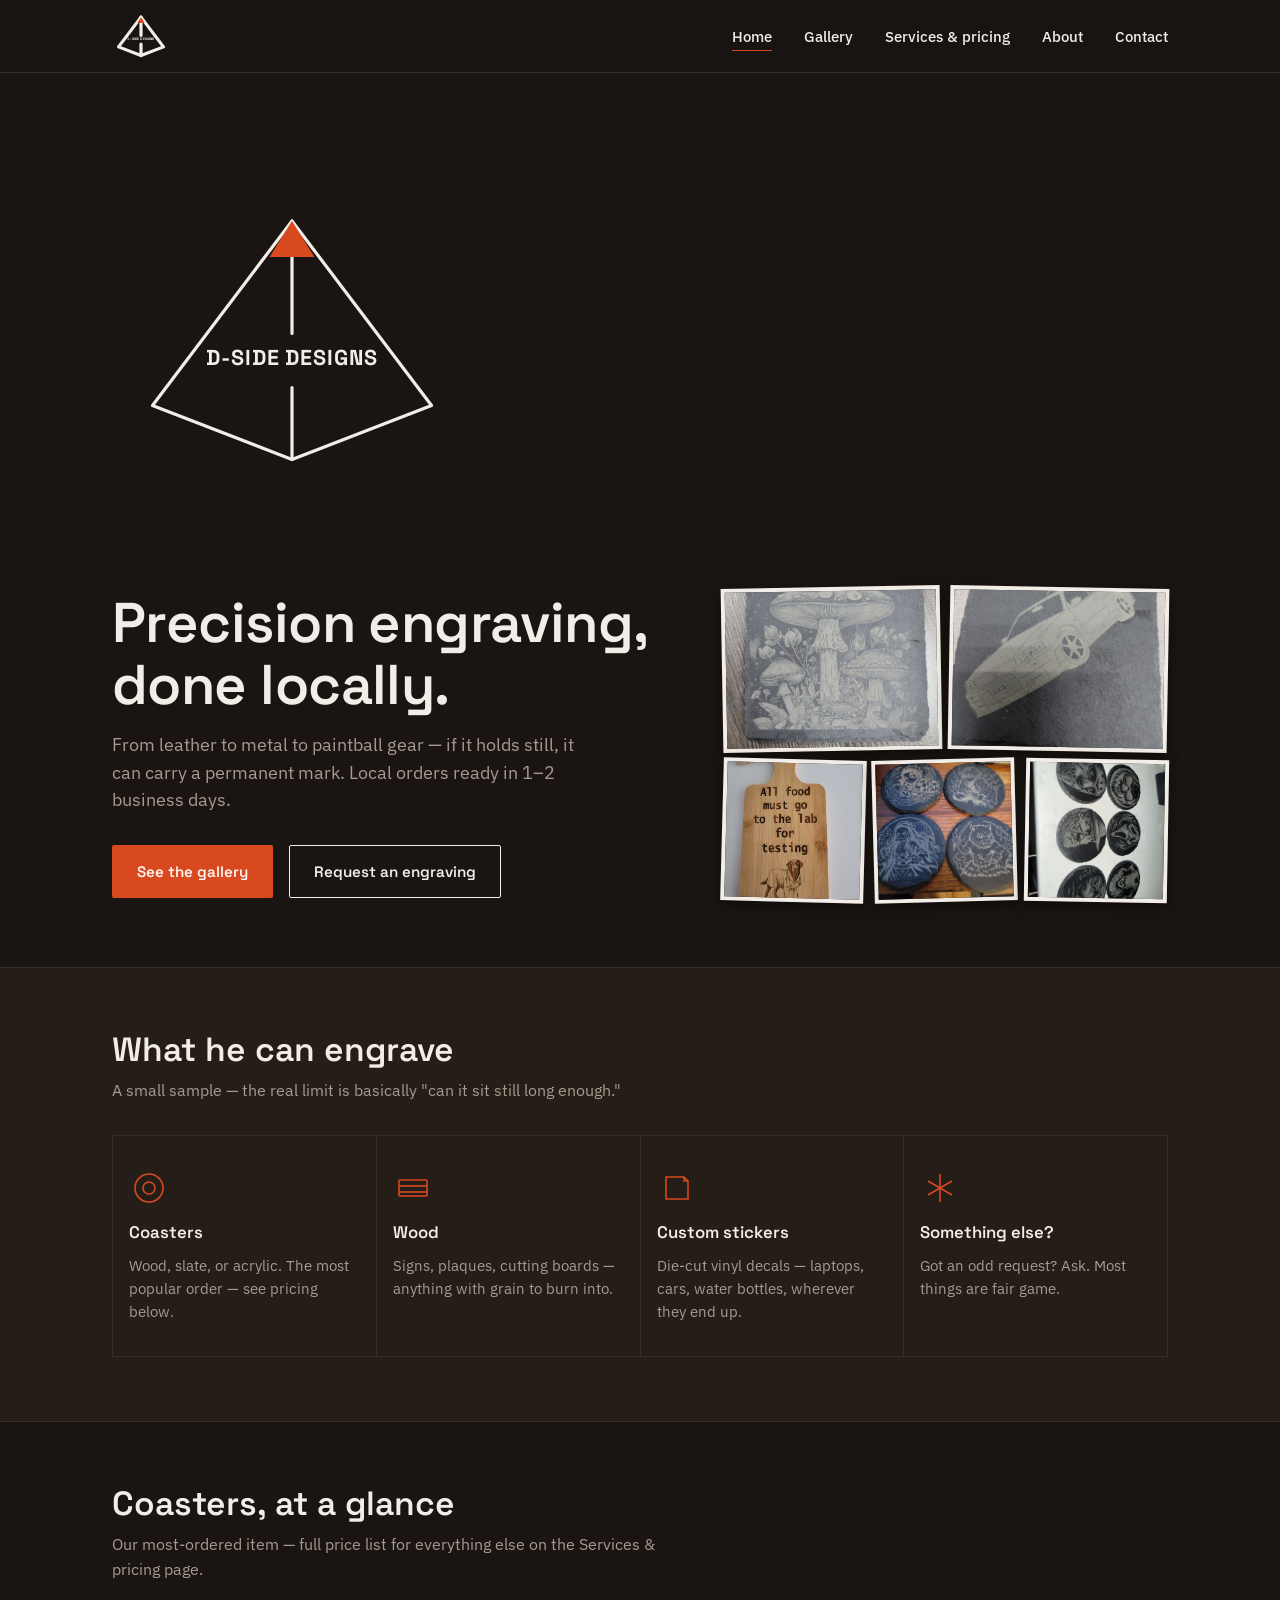
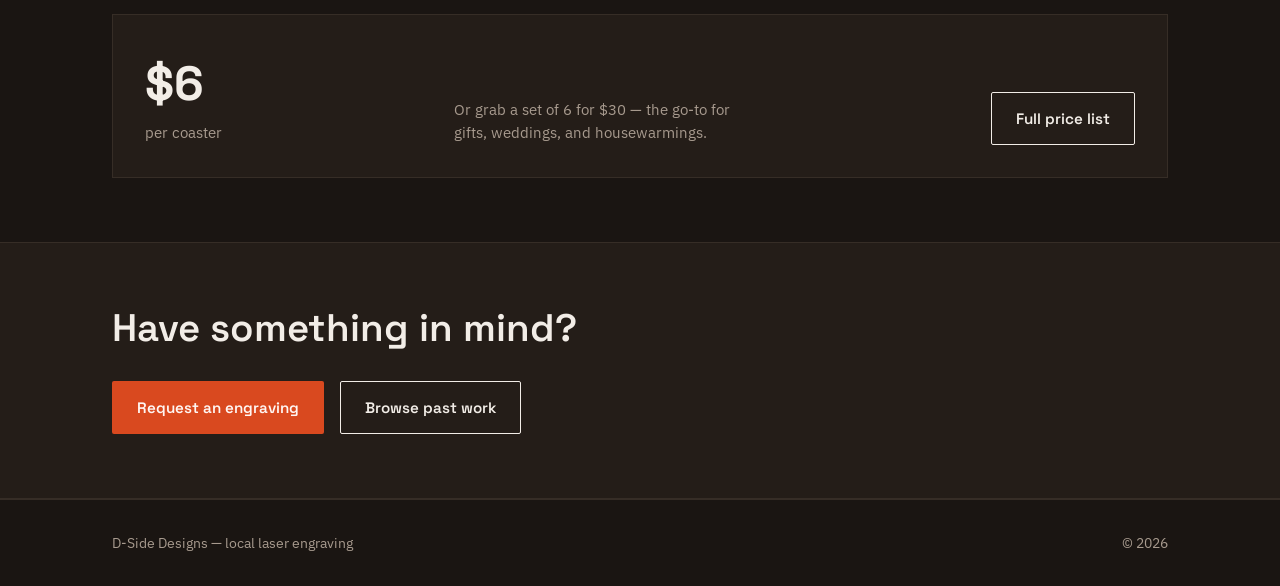
==== commit b1638e8a: "Add files via upload Logo and spacing" ====
--- a/index.html
+++ b/index.html
@@ -17,7 +17,8 @@
     <a href="index.html" class="nav-logo-link" aria-label="D-Side Designs, home">
       <svg class="logo-svg-mark nav-logo" viewBox="0 0 400 340" xmlns="http://www.w3.org/2000/svg" role="img" aria-hidden="true">
         <path class="logo-svg-draw logo-diamond" pathLength="1" d="M200,40 L355,245 L200,305 L45,245 Z"/>
-        <path class="logo-svg-draw logo-ridge" pathLength="1" d="M200,40 L200,305"/>
+        <path class="logo-svg-draw logo-ridge" pathLength="1" d="M200,40 L200,165"/>
+        <path class="logo-svg-draw logo-ridge" pathLength="1" d="M200,225 L200,305"/>
         <g class="logo-reveal-group">
           <path class="logo-svg-fill-accent" d="M200,40 L225,80 L175,80 Z"/>
           <text class="logo-svg-text" x="200" y="200" text-anchor="middle">D-SIDE DESIGNS</text>
@@ -43,7 +44,8 @@
     <div class="wrap">
       <svg class="logo-svg-mark hero-logo" viewBox="0 0 400 340" xmlns="http://www.w3.org/2000/svg" role="img" aria-hidden="true">
         <path class="logo-svg-draw logo-diamond" pathLength="1" d="M200,40 L355,245 L200,305 L45,245 Z"/>
-        <path class="logo-svg-draw logo-ridge" pathLength="1" d="M200,40 L200,305"/>
+        <path class="logo-svg-draw logo-ridge" pathLength="1" d="M200,40 L200,165"/>
+        <path class="logo-svg-draw logo-ridge" pathLength="1" d="M200,225 L200,305"/>
         <g class="logo-reveal-group">
           <path class="logo-svg-fill-accent" d="M200,40 L225,80 L175,80 Z"/>
           <text class="logo-svg-text" x="200" y="200" text-anchor="middle">D-SIDE DESIGNS</text>
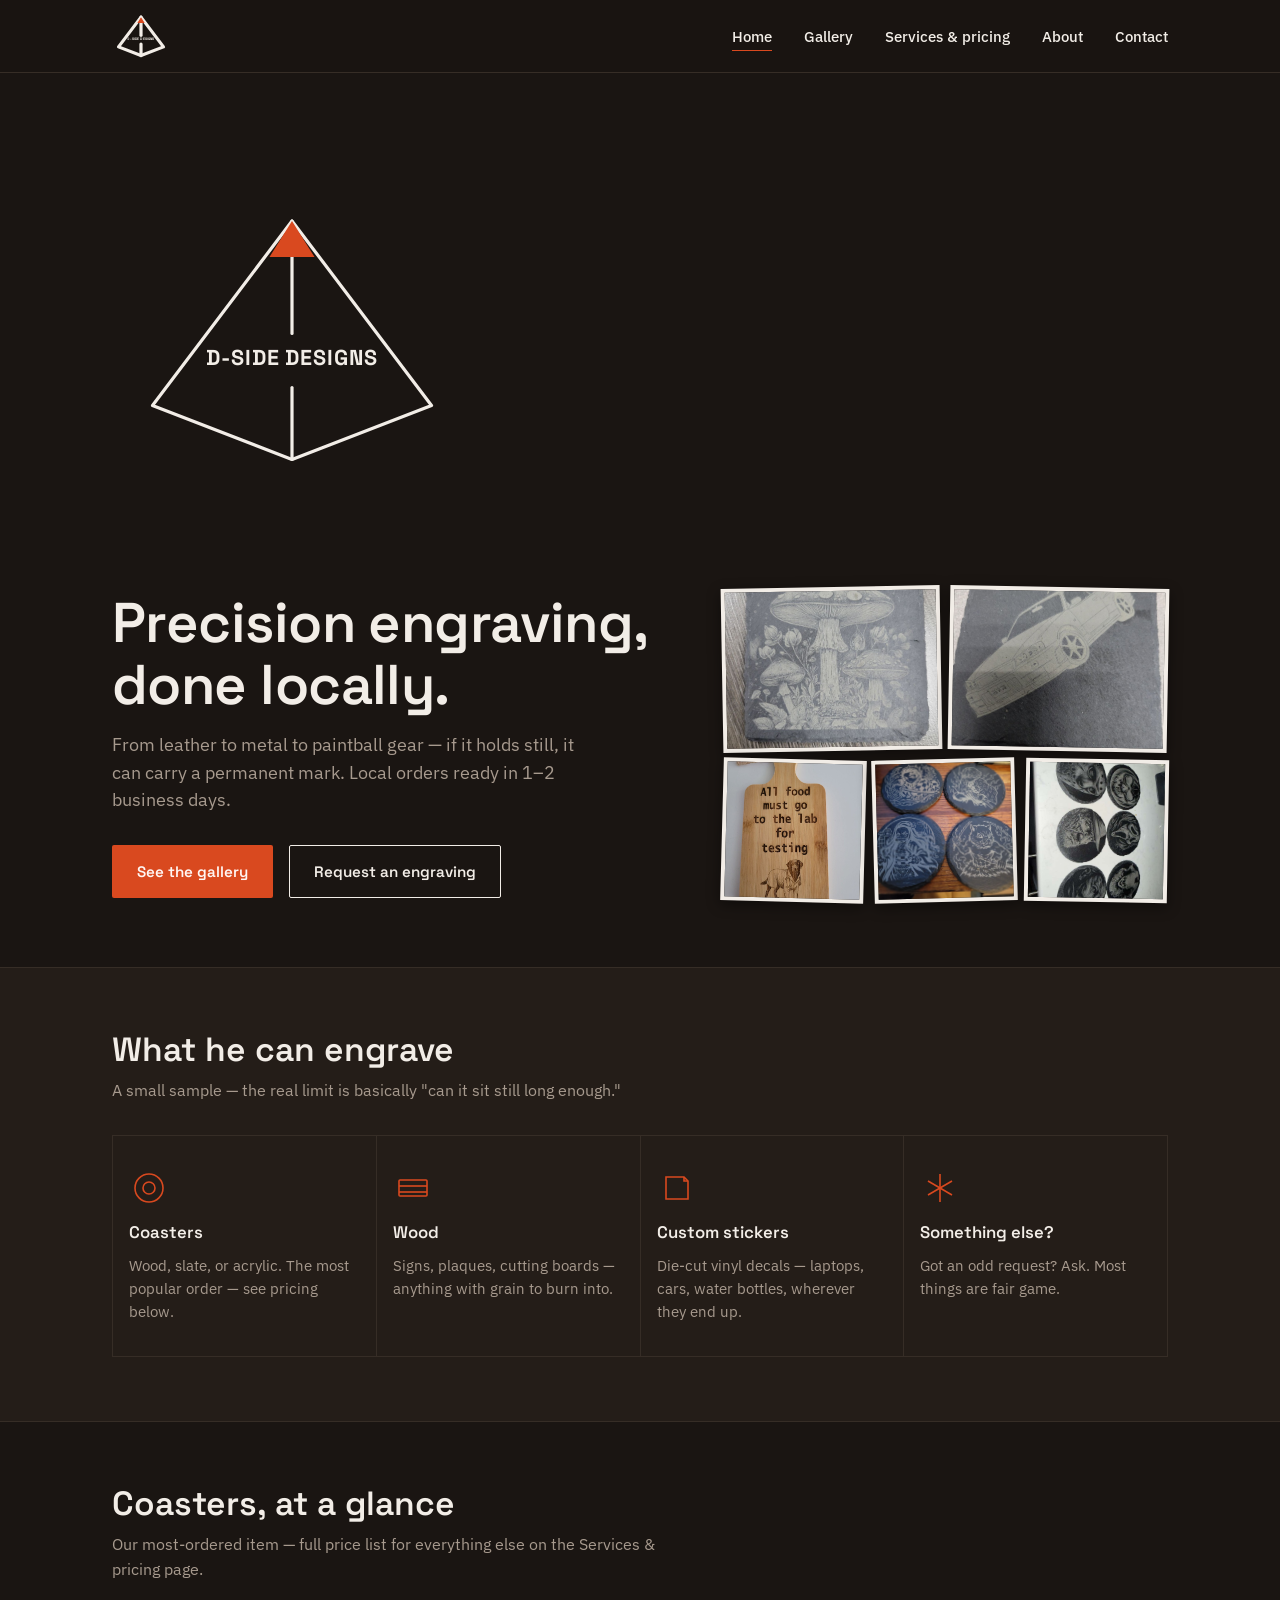
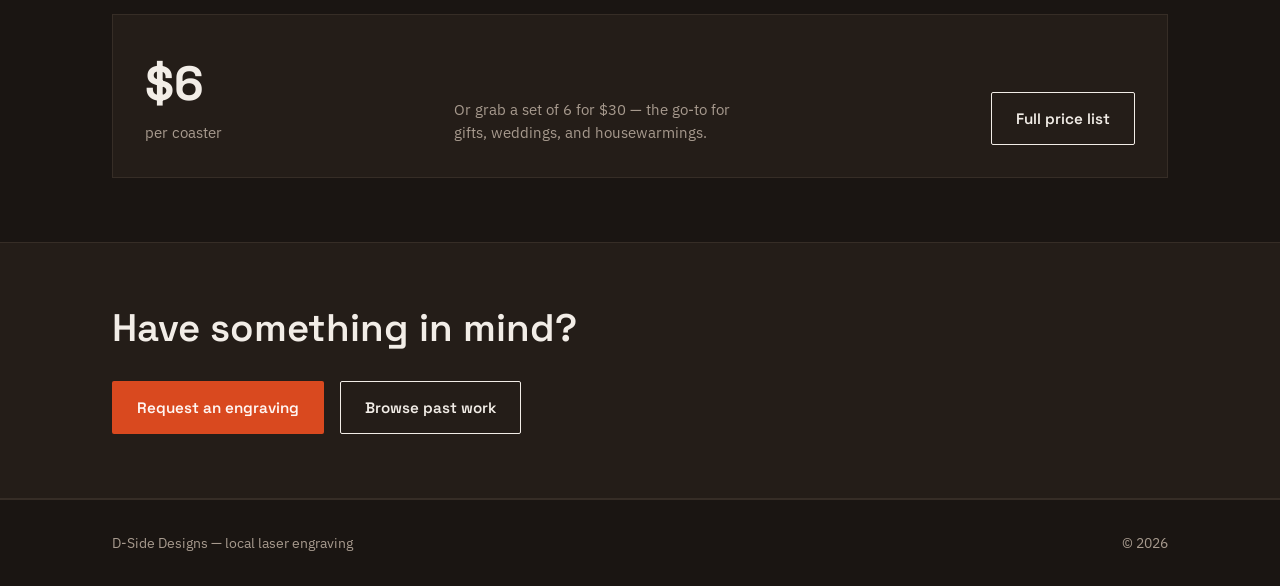
==== commit c83a3968: "Add files via upload More logo changes" ====
--- a/index.html
+++ b/index.html
@@ -23,6 +23,7 @@
           <path class="logo-svg-fill-accent" d="M200,40 L225,80 L175,80 Z"/>
           <text class="logo-svg-text" x="200" y="200" text-anchor="middle">D-SIDE DESIGNS</text>
         </g>
+        <circle class="logo-laser-dot" cx="200" cy="40" r="10"/>
       </svg>
     </a>
     <button class="nav-toggle" id="navToggle" aria-label="Open menu" aria-expanded="false" aria-controls="navLinks">
@@ -50,6 +51,7 @@
           <path class="logo-svg-fill-accent" d="M200,40 L225,80 L175,80 Z"/>
           <text class="logo-svg-text" x="200" y="200" text-anchor="middle">D-SIDE DESIGNS</text>
         </g>
+        <circle class="logo-laser-dot" cx="200" cy="40" r="10"/>
       </svg>
       <div>
         <h1>Precision engraving, done locally.</h1>
--- a/styles.css
+++ b/styles.css
@@ -156,6 +156,12 @@
   fill: var(--color-accent);
 }
 
+.logo-laser-dot {
+  fill: var(--color-accent);
+  filter: drop-shadow(0 0 3px var(--color-accent)) drop-shadow(0 0 7px var(--color-accent));
+  opacity: 0;
+}
+
 .logo-svg-text {
   font-family: var(--font-display);
   font-weight: 700;
@@ -183,6 +189,9 @@
   .nav-logo .logo-reveal-group {
     animation: logo-reveal 1s ease-out 1.5s forwards;
   }
+  .nav-logo .logo-laser-dot {
+    animation: logo-laser-travel 1.3s ease-out 0.1s forwards;
+  }
 
   .hero-logo .logo-diamond {
     animation: logo-draw 1.6s ease-out 0.3s forwards;
@@ -192,12 +201,16 @@
   }
   .hero-logo .logo-reveal-group {
     animation: logo-reveal 1.2s ease-out 2s forwards;
+  }
+  .hero-logo .logo-laser-dot {
+    animation: logo-laser-travel 1.6s ease-out 0.3s forwards;
   }
 }
 
 @media (prefers-reduced-motion: reduce) {
   .logo-svg-draw { stroke-dashoffset: 0; }
   .logo-reveal-group { clip-path: inset(0 0 0 0); }
+  .logo-laser-dot { display: none; }
 }
 
 @keyframes logo-draw {
@@ -206,6 +219,15 @@
 
 @keyframes logo-reveal {
   to { clip-path: inset(0 0 0 0); }
+}
+
+@keyframes logo-laser-travel {
+  0%    { transform: translate(0px, 0px);       opacity: 1; }
+  30.4% { transform: translate(155px, 205px); }
+  50%   { transform: translate(0px, 265px); }
+  69.6% { transform: translate(-155px, 205px); }
+  96%   { opacity: 1; }
+  100%  { transform: translate(0px, 0px);       opacity: 0; }
 }
 
 .nav-links {
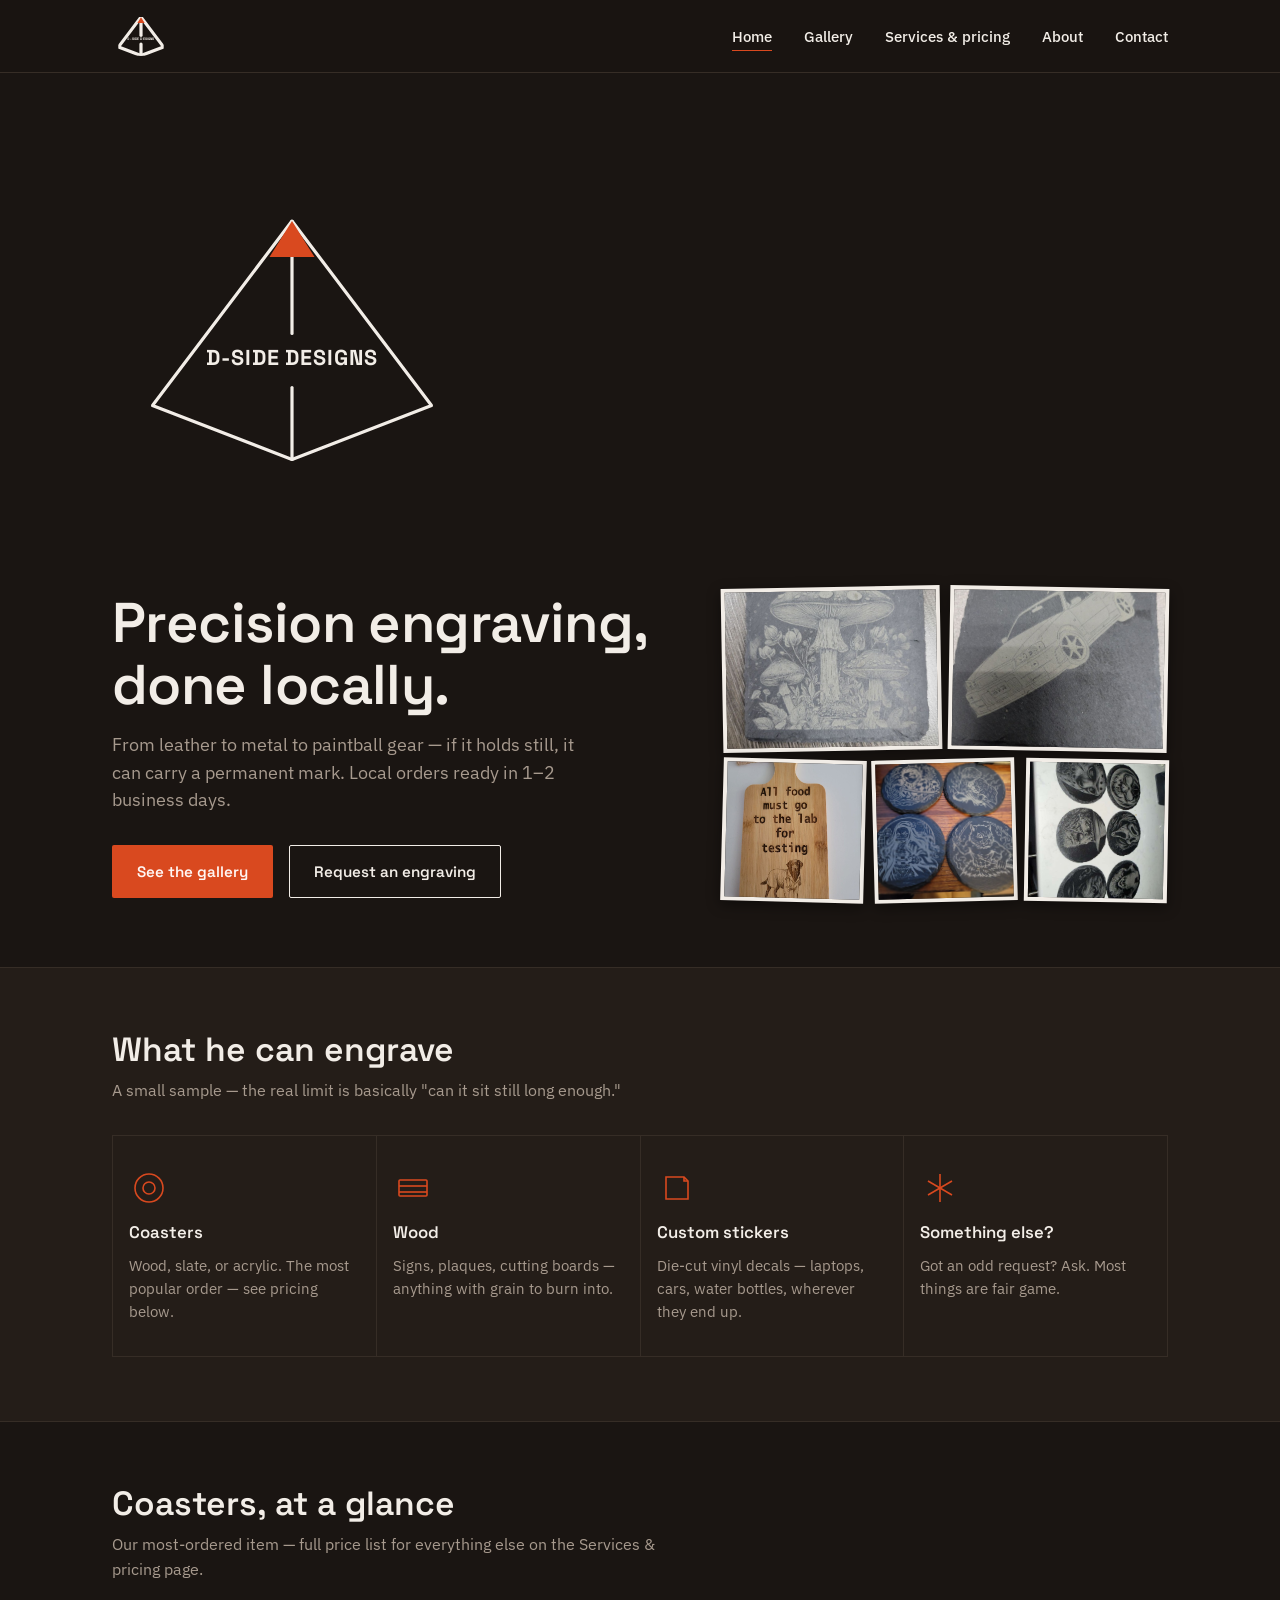
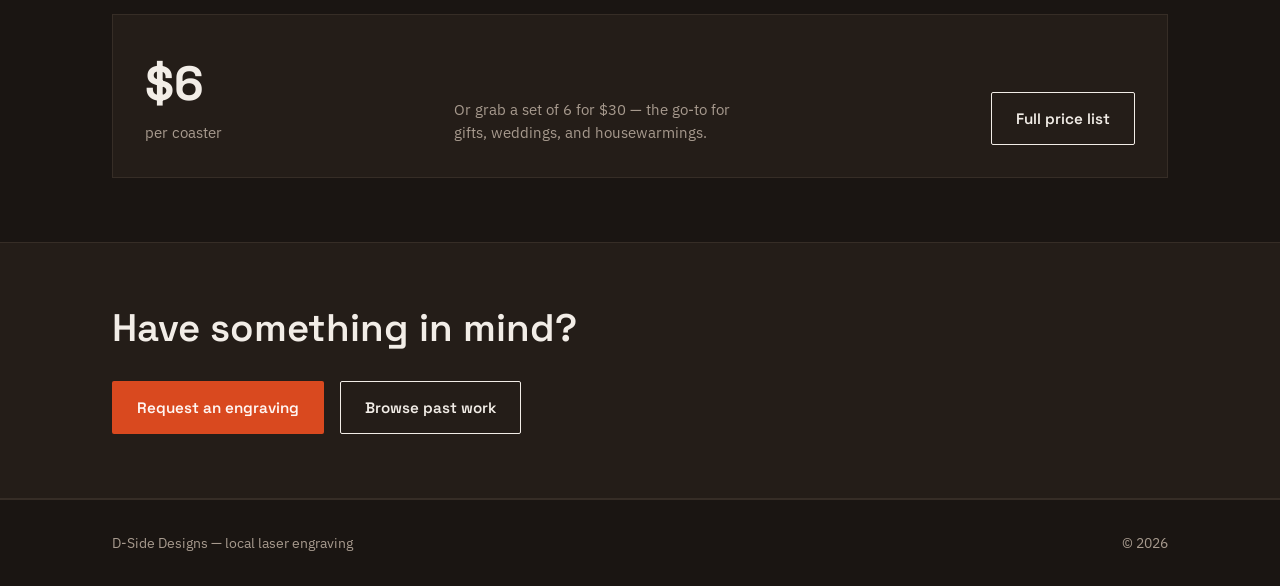
==== commit 8dc1f48a: "Add files via upload More logo" ====
--- a/index.html
+++ b/index.html
@@ -16,14 +16,17 @@
   <div class="wrap">
     <a href="index.html" class="nav-logo-link" aria-label="D-Side Designs, home">
       <svg class="logo-svg-mark nav-logo" viewBox="0 0 400 340" xmlns="http://www.w3.org/2000/svg" role="img" aria-hidden="true">
-        <path class="logo-svg-draw logo-diamond" pathLength="1" d="M200,40 L355,245 L200,305 L45,245 Z"/>
-        <path class="logo-svg-draw logo-ridge" pathLength="1" d="M200,40 L200,165"/>
-        <path class="logo-svg-draw logo-ridge" pathLength="1" d="M200,225 L200,305"/>
-        <g class="logo-reveal-group">
+        <g class="logo-reveal-outline">
+          <path class="logo-diamond-line" d="M200,40 L355,245 L200,305 L45,245 Z"/>
+          <path class="logo-ridge-line" d="M200,40 L200,165"/>
+          <path class="logo-ridge-line" d="M200,225 L200,305"/>
+        </g>
+        <rect class="logo-beam logo-beam-1" x="0" y="20" width="5" height="300"/>
+        <g class="logo-reveal-text">
           <path class="logo-svg-fill-accent" d="M200,40 L225,80 L175,80 Z"/>
           <text class="logo-svg-text" x="200" y="200" text-anchor="middle">D-SIDE DESIGNS</text>
         </g>
-        <circle class="logo-laser-dot" cx="200" cy="40" r="10"/>
+        <rect class="logo-beam logo-beam-2" x="0" y="20" width="5" height="300"/>
       </svg>
     </a>
     <button class="nav-toggle" id="navToggle" aria-label="Open menu" aria-expanded="false" aria-controls="navLinks">
@@ -44,14 +47,17 @@
   <section class="hero">
     <div class="wrap">
       <svg class="logo-svg-mark hero-logo" viewBox="0 0 400 340" xmlns="http://www.w3.org/2000/svg" role="img" aria-hidden="true">
-        <path class="logo-svg-draw logo-diamond" pathLength="1" d="M200,40 L355,245 L200,305 L45,245 Z"/>
-        <path class="logo-svg-draw logo-ridge" pathLength="1" d="M200,40 L200,165"/>
-        <path class="logo-svg-draw logo-ridge" pathLength="1" d="M200,225 L200,305"/>
-        <g class="logo-reveal-group">
+        <g class="logo-reveal-outline">
+          <path class="logo-diamond-line" d="M200,40 L355,245 L200,305 L45,245 Z"/>
+          <path class="logo-ridge-line" d="M200,40 L200,165"/>
+          <path class="logo-ridge-line" d="M200,225 L200,305"/>
+        </g>
+        <rect class="logo-beam logo-beam-1" x="0" y="20" width="5" height="300"/>
+        <g class="logo-reveal-text">
           <path class="logo-svg-fill-accent" d="M200,40 L225,80 L175,80 Z"/>
           <text class="logo-svg-text" x="200" y="200" text-anchor="middle">D-SIDE DESIGNS</text>
         </g>
-        <circle class="logo-laser-dot" cx="200" cy="40" r="10"/>
+        <rect class="logo-beam logo-beam-2" x="0" y="20" width="5" height="300"/>
       </svg>
       <div>
         <h1>Precision engraving, done locally.</h1>
--- a/styles.css
+++ b/styles.css
@@ -141,25 +141,18 @@
   overflow: visible;
 }
 
-.logo-svg-draw {
+.logo-diamond-line,
+.logo-ridge-line {
   fill: none;
   stroke: var(--color-ink);
   stroke-width: 3.2;
   stroke-linecap: round;
   stroke-linejoin: round;
-  stroke-dasharray: 1;
-  stroke-dashoffset: 1;
   vector-effect: non-scaling-stroke;
 }
 
 .logo-svg-fill-accent {
   fill: var(--color-accent);
-}
-
-.logo-laser-dot {
-  fill: var(--color-accent);
-  filter: drop-shadow(0 0 3px var(--color-accent)) drop-shadow(0 0 7px var(--color-accent));
-  opacity: 0;
 }
 
 .logo-svg-text {
@@ -170,8 +163,15 @@
   fill: var(--color-ink);
 }
 
-.logo-reveal-group {
+.logo-reveal-outline,
+.logo-reveal-text {
   clip-path: inset(0 100% 0 0);
+}
+
+.logo-beam {
+  fill: var(--color-accent);
+  filter: drop-shadow(0 0 4px var(--color-accent)) drop-shadow(0 0 8px var(--color-accent));
+  opacity: 0;
 }
 
 .nav-logo {
@@ -180,54 +180,49 @@
 }
 
 @media (prefers-reduced-motion: no-preference) {
-  .nav-logo .logo-diamond {
-    animation: logo-draw 1.3s ease-out 0.1s forwards;
-  }
-  .nav-logo .logo-ridge {
-    animation: logo-draw 0.5s ease-out 1s forwards;
-  }
-  .nav-logo .logo-reveal-group {
-    animation: logo-reveal 1s ease-out 1.5s forwards;
-  }
-  .nav-logo .logo-laser-dot {
-    animation: logo-laser-travel 1.3s ease-out 0.1s forwards;
-  }
-
-  .hero-logo .logo-diamond {
-    animation: logo-draw 1.6s ease-out 0.3s forwards;
-  }
-  .hero-logo .logo-ridge {
-    animation: logo-draw 0.6s ease-out 1.4s forwards;
-  }
-  .hero-logo .logo-reveal-group {
-    animation: logo-reveal 1.2s ease-out 2s forwards;
-  }
-  .hero-logo .logo-laser-dot {
-    animation: logo-laser-travel 1.6s ease-out 0.3s forwards;
+  .nav-logo .logo-reveal-outline {
+    animation: logo-reveal 1s ease-out 0.1s forwards;
+  }
+  .nav-logo .logo-beam-1 {
+    animation: logo-beam-sweep 1s ease-out 0.1s forwards;
+  }
+  .nav-logo .logo-reveal-text {
+    animation: logo-reveal 0.9s ease-out 1.1s forwards;
+  }
+  .nav-logo .logo-beam-2 {
+    animation: logo-beam-sweep 0.9s ease-out 1.1s forwards;
+  }
+
+  .hero-logo .logo-reveal-outline {
+    animation: logo-reveal 1.3s ease-out 0.3s forwards;
+  }
+  .hero-logo .logo-beam-1 {
+    animation: logo-beam-sweep 1.3s ease-out 0.3s forwards;
+  }
+  .hero-logo .logo-reveal-text {
+    animation: logo-reveal 1.1s ease-out 1.6s forwards;
+  }
+  .hero-logo .logo-beam-2 {
+    animation: logo-beam-sweep 1.1s ease-out 1.6s forwards;
   }
 }
 
 @media (prefers-reduced-motion: reduce) {
-  .logo-svg-draw { stroke-dashoffset: 0; }
-  .logo-reveal-group { clip-path: inset(0 0 0 0); }
-  .logo-laser-dot { display: none; }
-}
-
-@keyframes logo-draw {
-  to { stroke-dashoffset: 0; }
+  .logo-reveal-outline,
+  .logo-reveal-text {
+    clip-path: inset(0 0 0 0);
+  }
+  .logo-beam { display: none; }
 }
 
 @keyframes logo-reveal {
   to { clip-path: inset(0 0 0 0); }
 }
 
-@keyframes logo-laser-travel {
-  0%    { transform: translate(0px, 0px);       opacity: 1; }
-  30.4% { transform: translate(155px, 205px); }
-  50%   { transform: translate(0px, 265px); }
-  69.6% { transform: translate(-155px, 205px); }
-  96%   { opacity: 1; }
-  100%  { transform: translate(0px, 0px);       opacity: 0; }
+@keyframes logo-beam-sweep {
+  0%   { transform: translateX(0px); opacity: 1; }
+  96%  { opacity: 1; }
+  100% { transform: translateX(400px); opacity: 0; }
 }
 
 .nav-links {
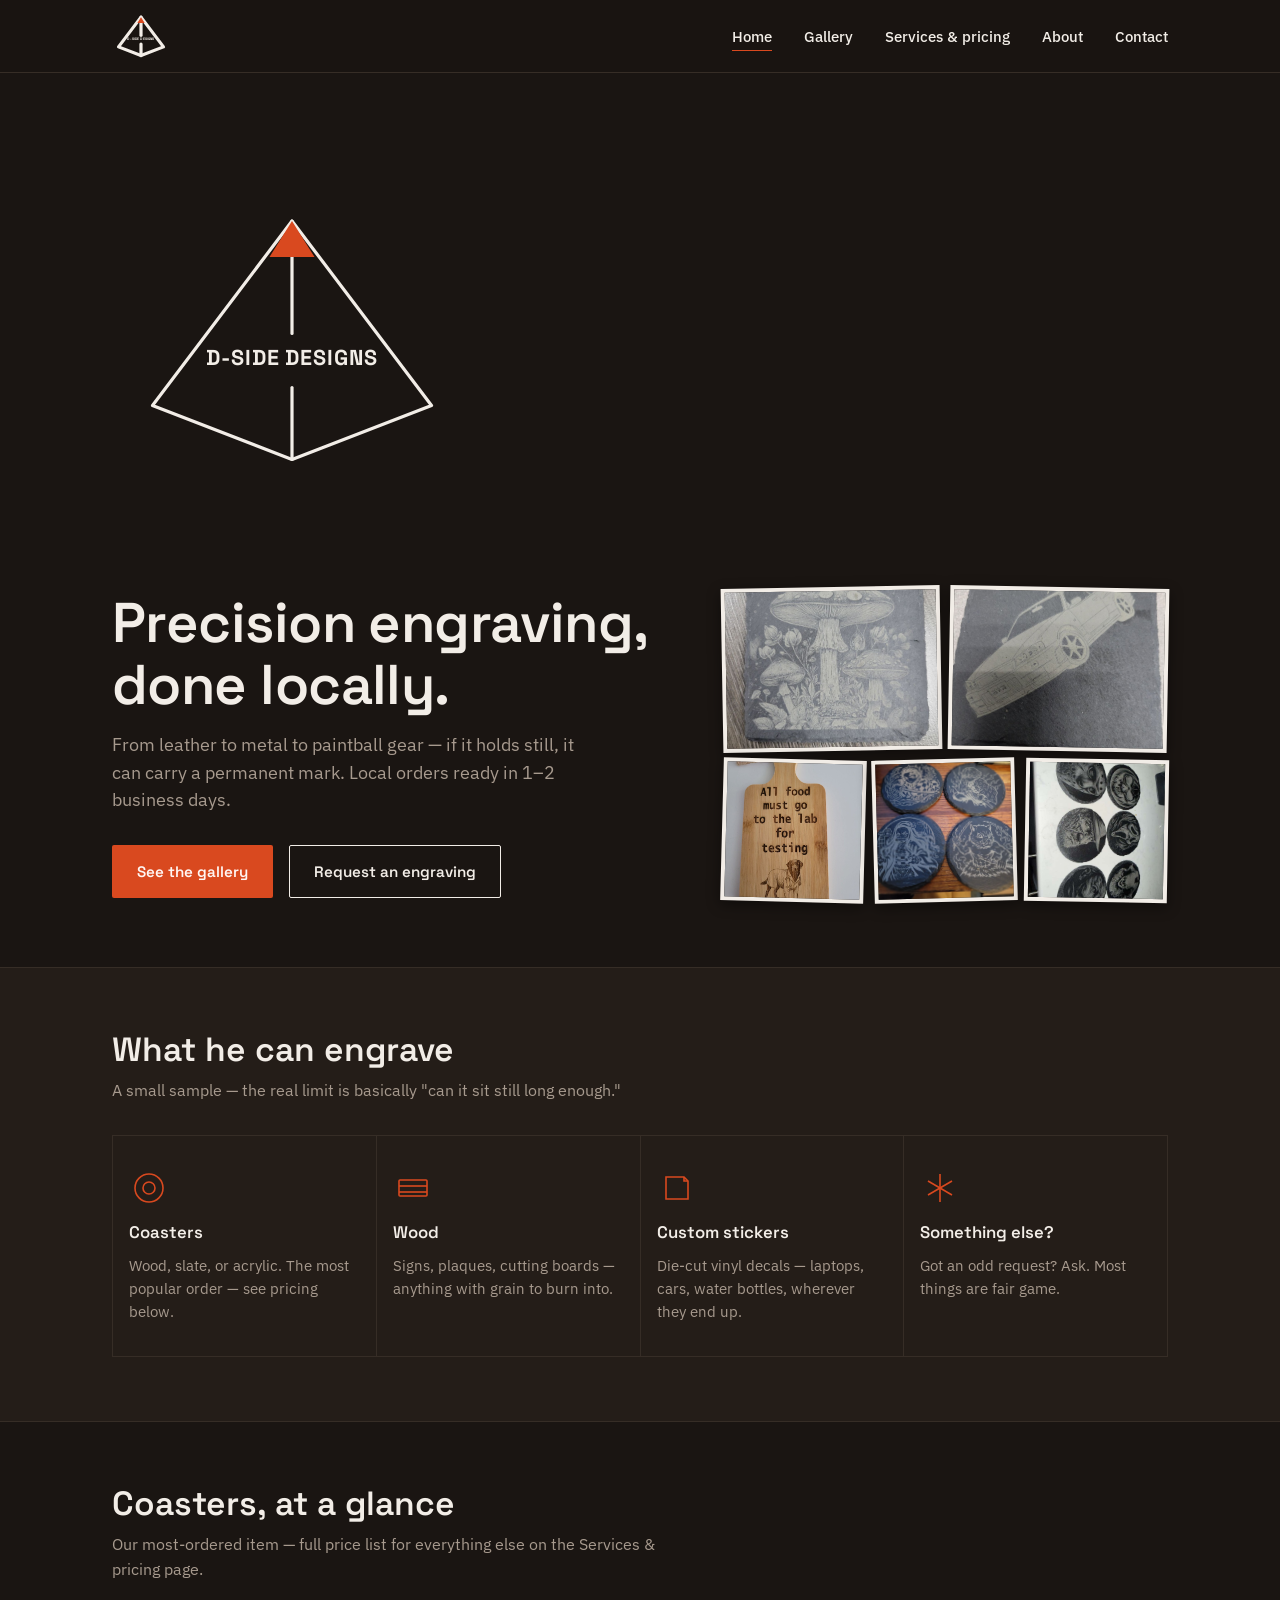
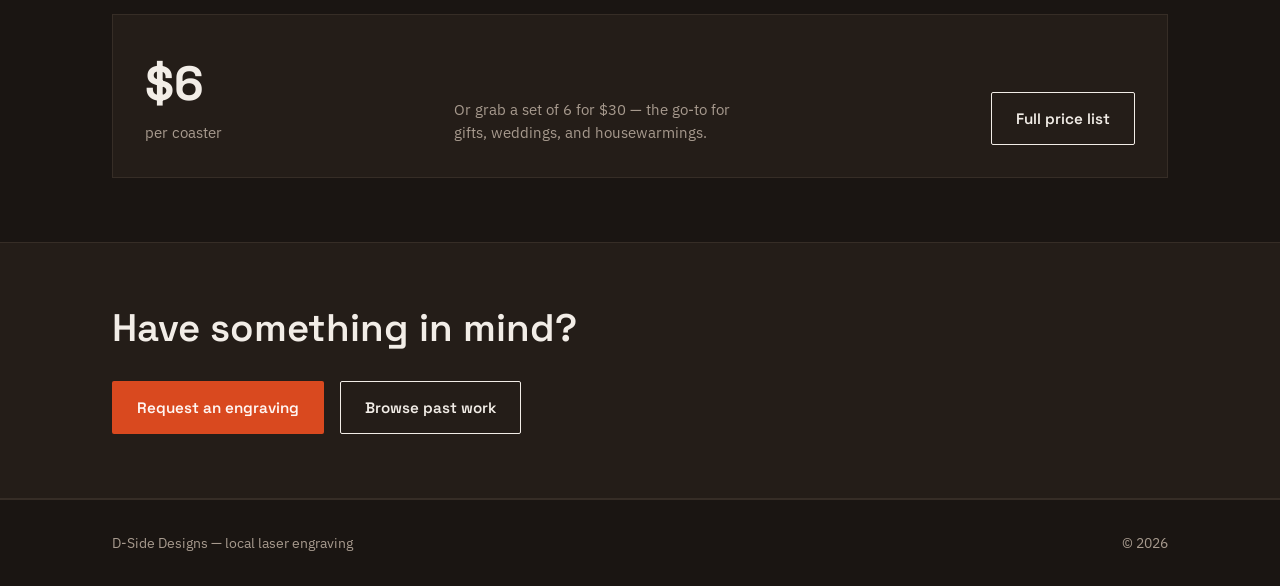
==== commit 522ce614: "Add files via upload Logo animation" ====
--- a/index.html
+++ b/index.html
@@ -17,12 +17,14 @@
     <a href="index.html" class="nav-logo-link" aria-label="D-Side Designs, home">
       <svg class="logo-svg-mark nav-logo" viewBox="0 0 400 340" xmlns="http://www.w3.org/2000/svg" role="img" aria-hidden="true">
         <g class="logo-reveal-outline">
+          <rect x="0" y="0" width="400" height="340" fill="none" stroke="none"/>
           <path class="logo-diamond-line" d="M200,40 L355,245 L200,305 L45,245 Z"/>
           <path class="logo-ridge-line" d="M200,40 L200,165"/>
           <path class="logo-ridge-line" d="M200,225 L200,305"/>
         </g>
         <rect class="logo-beam logo-beam-1" x="0" y="20" width="5" height="300"/>
         <g class="logo-reveal-text">
+          <rect x="0" y="0" width="400" height="340" fill="none" stroke="none"/>
           <path class="logo-svg-fill-accent" d="M200,40 L225,80 L175,80 Z"/>
           <text class="logo-svg-text" x="200" y="200" text-anchor="middle">D-SIDE DESIGNS</text>
         </g>
@@ -48,12 +50,14 @@
     <div class="wrap">
       <svg class="logo-svg-mark hero-logo" viewBox="0 0 400 340" xmlns="http://www.w3.org/2000/svg" role="img" aria-hidden="true">
         <g class="logo-reveal-outline">
+          <rect x="0" y="0" width="400" height="340" fill="none" stroke="none"/>
           <path class="logo-diamond-line" d="M200,40 L355,245 L200,305 L45,245 Z"/>
           <path class="logo-ridge-line" d="M200,40 L200,165"/>
           <path class="logo-ridge-line" d="M200,225 L200,305"/>
         </g>
         <rect class="logo-beam logo-beam-1" x="0" y="20" width="5" height="300"/>
         <g class="logo-reveal-text">
+          <rect x="0" y="0" width="400" height="340" fill="none" stroke="none"/>
           <path class="logo-svg-fill-accent" d="M200,40 L225,80 L175,80 Z"/>
           <text class="logo-svg-text" x="200" y="200" text-anchor="middle">D-SIDE DESIGNS</text>
         </g>
